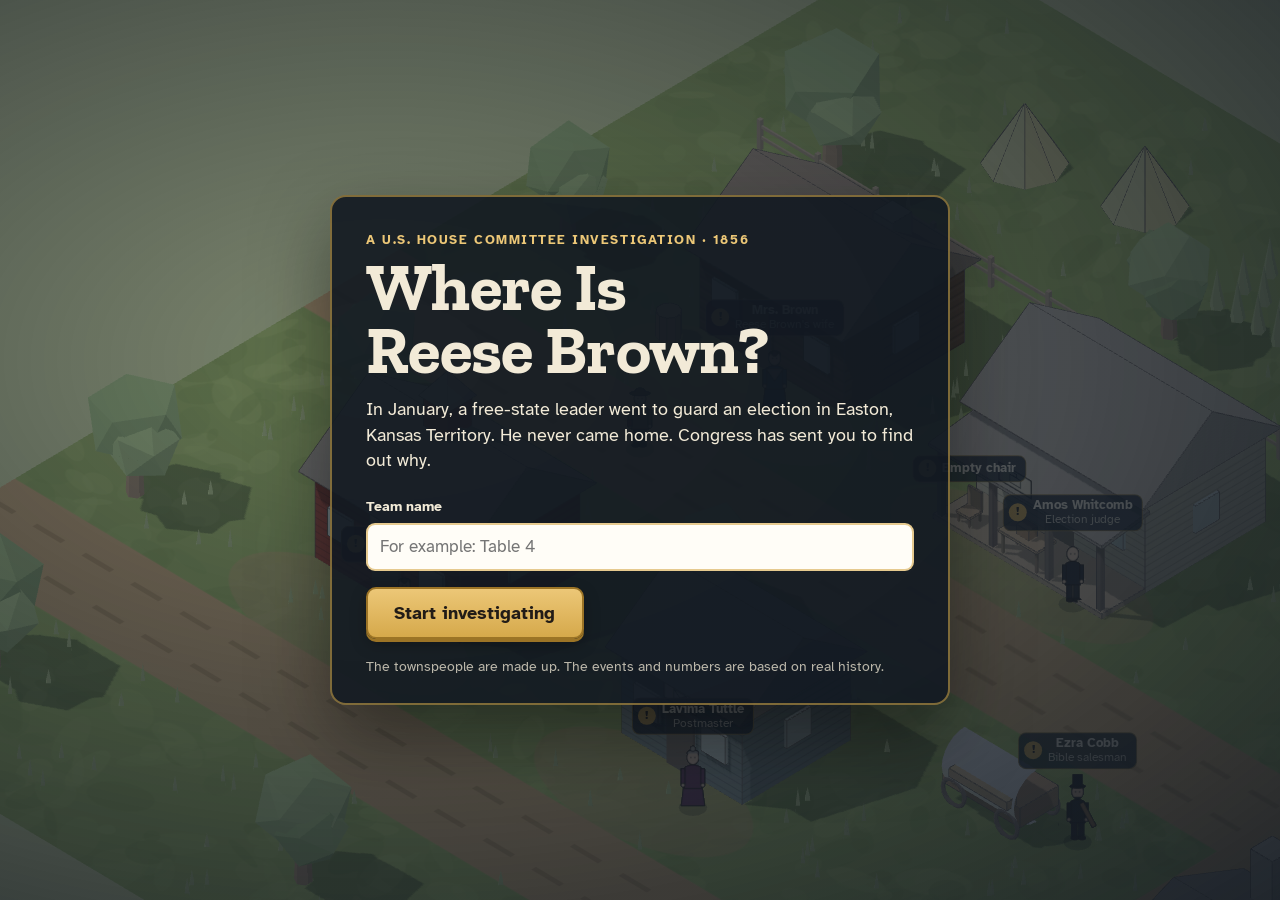
==== index.html @ 04966cae "Add Where Is Reese Brown? 3D investigation game A browser game for Unit 4, Lesson 3. Students explor" ====
<!doctype html>
<html lang="en">
<head>
<meta charset="utf-8">
<meta name="viewport" content="width=device-width, initial-scale=1, viewport-fit=cover">
<title>Where Is Reese Brown?</title>
<meta name="description" content="An investigation game set in Easton, Kansas Territory, 1856.">
<link rel="preconnect" href="https://fonts.googleapis.com">
<link rel="preconnect" href="https://fonts.gstatic.com" crossorigin>
<link rel="stylesheet" href="https://fonts.googleapis.com/css2?family=Atkinson+Hyperlegible:ital,wght@0,400;0,700;1,400&family=Zilla+Slab:wght@600;700&display=swap">
<link rel="stylesheet" href="css/game.css">
</head>
<body>
<div id="app">
  <div id="world" aria-label="The town of Easton. Walk with W A S D or the arrow keys, or click the ground."></div>
  <div id="fallback" class="fallback" hidden></div>

  <header id="hud" class="hud" hidden>
    <div class="hud-place">
      <span class="hud-title">Where Is Reese Brown?</span>
      <span class="hud-sub">Easton, Kansas Territory &middot; June 1856</span>
    </div>
    <nav class="hud-actions" aria-label="Game">
      <button type="button" id="noteBtn" class="btn btn-dark">Notebook <span id="noteBadge" class="badge" hidden></span></button>
      <button type="button" id="solveBtn" class="btn btn-brass" disabled>Solve the case</button>
      <button type="button" id="menuBtn" class="btn btn-dark" aria-label="Menu">Menu</button>
    </nav>
  </header>

  <div id="lead" class="lead" hidden></div>
  <button type="button" id="prompt" class="prompt" hidden></button>
  <div id="controlsHint" class="controls-hint" hidden>
    <strong>Walk:</strong> W A S D, arrow keys, or click the ground<br>
    <strong>Talk:</strong> walk up to someone and press <kbd>E</kbd>, or click them<br>
    <strong>Zoom:</strong> mouse wheel
  </div>

  <!-- Title -->
  <section id="title" class="title-screen" aria-labelledby="titleH">
    <div class="title-card">
      <p class="eyebrow">A U.S. House committee investigation &middot; 1856</p>
      <h1 id="titleH">Where Is<br>Reese Brown?</h1>
      <p class="title-lede">In January, a free-state leader went to guard an election in Easton, Kansas Territory. He never came home. Congress has sent you to find out why.</p>
      <label class="field-label" for="teamName">Team name</label>
      <input id="teamName" type="text" maxlength="60" placeholder="For example: Table 4" autocomplete="off">
      <div class="title-actions">
        <button type="button" id="continueBtn" class="btn btn-brass btn-lg" hidden>Continue</button>
        <button type="button" id="startBtn" class="btn btn-brass btn-lg">Start investigating</button>
      </div>
      <p class="title-note">The townspeople are made up. The events and numbers are based on real history.</p>
    </div>
  </section>

  <!-- Intro -->
  <section id="intro" class="intro" hidden aria-labelledby="introTitle">
    <div class="intro-card">
      <div id="introArt" class="intro-art"></div>
      <div class="intro-copy">
        <p id="introYear" class="intro-year"></p>
        <h2 id="introTitle"></h2>
        <p id="introText" class="intro-text"></p>
        <p id="introHint" class="intro-hint"></p>
      </div>
      <div class="intro-nav">
        <button type="button" id="introBack" class="btn btn-ghost">Back</button>
        <div id="introDots" class="dots" aria-hidden="true"></div>
        <button type="button" id="introNext" class="btn btn-brass">Next</button>
      </div>
      <button type="button" id="introSkip" class="link-btn intro-skip">Skip intro</button>
      <button type="button" class="link-btn intro-read" data-readaloud aria-pressed="false">Read aloud: off</button>
    </div>
  </section>

  <!-- Talking scene -->
  <section id="scene" class="scene" hidden role="dialog" aria-modal="true" aria-labelledby="dialogName">
    <div id="sceneBg" class="scene-bg"></div>
    <img id="scenePortrait" class="scene-portrait" alt="">
    <div id="scenePlace" class="scene-place"></div>
    <button type="button" id="sceneLeave" class="btn btn-dark scene-leave">Leave</button>
    <div id="scenePapers" class="scene-papers" hidden></div>
    <div id="dialog" class="dialog">
      <div id="dialogName" class="dialog-name"></div>
      <p id="dialogText" class="dialog-text" aria-live="polite"></p>
      <div id="dialogMenu" class="dialog-menu" hidden></div>
      <div class="dialog-foot">
        <button type="button" class="link-btn" data-readaloud aria-pressed="false">Read aloud: off</button>
        <button type="button" id="dialogNext" class="dialog-next">Next &#9656;</button>
      </div>
    </div>
  </section>

  <!-- Notebook -->
  <section id="notebook" class="panel" hidden role="dialog" aria-modal="true" aria-labelledby="noteH">
    <div class="panel-card paper">
      <div class="panel-head">
        <h2 id="noteH">Notebook</h2>
        <button type="button" id="noteClose" class="btn btn-ghost">Close</button>
      </div>
      <div class="tabs" role="tablist">
        <button type="button" role="tab" data-tab="clue">Clues</button>
        <button type="button" role="tab" data-tab="history">History</button>
        <button type="button" role="tab" data-tab="who">Who decides?</button>
        <button type="button" role="tab" data-tab="timeline">Timeline</button>
      </div>
      <div id="noteBody" class="panel-body"></div>
    </div>
  </section>

  <!-- Solve -->
  <section id="solve" class="panel" hidden role="dialog" aria-modal="true" aria-labelledby="solveH">
    <div class="panel-card paper panel-wide">
      <div class="panel-head">
        <h2 id="solveH">Solve the case</h2>
        <button type="button" id="solveClose" class="btn btn-ghost">Back to town</button>
      </div>
      <ol id="solveSteps" class="steps"></ol>
      <div id="solveBody" class="panel-body solve-body"></div>
      <div class="panel-foot">
        <button type="button" id="solveBack" class="btn btn-ghost">Back</button>
        <button type="button" id="solveNext" class="btn btn-brass">Next</button>
      </div>
    </div>
  </section>

  <!-- Report -->
  <section id="report" class="panel" hidden role="dialog" aria-modal="true" aria-labelledby="reportH">
    <div class="panel-card paper panel-wide">
      <div class="panel-head">
        <h2 id="reportH">Case report</h2>
        <button type="button" id="reportClose" class="btn btn-ghost">Back to town</button>
      </div>
      <p class="note-lead">Copy this and paste it into Google Classroom.</p>
      <pre id="reportText" class="report-text"></pre>
      <div class="panel-foot">
        <button type="button" id="reportPrint" class="btn btn-ghost">Print</button>
        <button type="button" id="reportCopy" class="btn btn-brass">Copy report</button>
      </div>
    </div>
  </section>

  <!-- Menu -->
  <section id="menu" class="panel" hidden role="dialog" aria-modal="true" aria-labelledby="menuH">
    <div class="panel-card paper panel-narrow">
      <div class="panel-head"><h2 id="menuH">Menu</h2></div>
      <div class="menu-list">
        <button type="button" id="menuResume" class="btn btn-brass">Back to the game</button>
        <button type="button" class="btn btn-ghost" data-readaloud aria-pressed="false">Read aloud: off</button>
        <button type="button" id="qualityBtn" class="btn btn-ghost">Graphics: high</button>
        <button type="button" id="menuIntro" class="btn btn-ghost">Replay the intro</button>
        <button type="button" id="teacherBtn" class="btn btn-ghost">Teacher: open the case questions now</button>
        <button type="button" id="resetBtn" class="btn btn-danger">Start over</button>
      </div>
    </div>
  </section>

  <div id="toasts" class="toasts" aria-live="polite"></div>
</div>

<script src="js/vendor/three.min.js"></script>
<script src="art/manifest.js"></script>
<script src="js/data.js"></script>
<script src="js/art.js"></script>
<script src="js/world.js"></script>
<script src="js/game.js"></script>
</body>
</html>
---- css/game.css ----
/* Where Is Reese Brown? One committed look: a lamplit 1856 town with
   navy and brass chrome, burgundy accents, and paper for anything you read. */
:root {
  --navy: #1b2633;
  --navy-2: #26374a;
  --navy-glass: rgba(18, 25, 34, 0.9);
  --brass: #d6a94b;
  --brass-hi: #ecc777;
  --brass-dark: #9c7426;
  --paper: #f2ead7;
  --paper-2: #e5d9bd;
  --ink: #221c17;
  --ink-soft: #5c5045;
  --oxblood: #7a2e2a;
  --good: #3c6a43;
  --look: #9a4a1c;
  --sky-top: #9cc6df;
  --sky-bottom: #e8e6cf;
  --display: "Zilla Slab", Rockwell, Georgia, serif;
  --body: "Atkinson Hyperlegible", "Segoe UI", Verdana, sans-serif;
  color-scheme: dark;
}

* { box-sizing: border-box; }
[hidden] { display: none !important; }
html, body { height: 100%; margin: 0; }
body {
  background: var(--navy);
  color: var(--paper);
  font-family: var(--body);
  font-size: 17px;
  line-height: 1.45;
  overflow: hidden;
  -webkit-font-smoothing: antialiased;
}
button { font: inherit; color: inherit; }
kbd {
  display: inline-block; min-width: 1.6em; padding: 0 0.35em;
  border: 1.5px solid currentColor; border-bottom-width: 3px; border-radius: 5px;
  font-family: var(--body); font-size: 0.85em; font-weight: 700; text-align: center; line-height: 1.4;
}
.sr-only { position: absolute; width: 1px; height: 1px; overflow: hidden; clip: rect(0 0 0 0); white-space: nowrap; }

#app { position: fixed; inset: 0; overflow: hidden; }
#world {
  position: absolute; inset: 0;
  background: linear-gradient(180deg, var(--sky-top) 0%, var(--sky-bottom) 70%);
}
.world-canvas { display: block; width: 100%; height: 100%; touch-action: none; cursor: pointer; }

/* ---------- Buttons ---------- */
.btn {
  display: inline-flex; align-items: center; justify-content: center; gap: 0.45em;
  min-height: 42px; padding: 0.45em 1.05em;
  border: 2px solid transparent; border-radius: 10px;
  font-weight: 700; cursor: pointer;
  transition: transform 0.08s ease, background-color 0.15s ease, box-shadow 0.15s ease;
}
.btn:active { transform: translateY(1px); }
.btn:focus-visible, .ask:focus-visible, .link-btn:focus-visible, .label:focus-visible, .pick:focus-within, .prompt:focus-visible {
  outline: 3px solid var(--brass-hi); outline-offset: 3px;
}
.btn-brass {
  background: linear-gradient(180deg, var(--brass-hi), var(--brass));
  color: var(--ink); border-color: var(--brass-dark);
  box-shadow: 0 3px 0 var(--brass-dark), 0 6px 16px rgba(0, 0, 0, 0.28);
}
.btn-brass:hover { background: linear-gradient(180deg, #f3d48d, var(--brass-hi)); }
.btn-brass:disabled { opacity: 0.45; cursor: not-allowed; box-shadow: none; }
.btn-dark { background: var(--navy-glass); color: var(--paper); border-color: rgba(214, 169, 75, 0.45); }
.btn-dark:hover { border-color: var(--brass); }
.btn-ghost { background: transparent; color: var(--ink); border-color: rgba(34, 28, 23, 0.35); }
.btn-ghost:hover { border-color: var(--ink); }
.btn-danger { background: transparent; color: var(--oxblood); border-color: var(--oxblood); }
.btn-lg { min-height: 52px; padding: 0.55em 1.5em; font-size: 1.1rem; }
.link-btn { background: none; border: 0; padding: 0.2em 0; cursor: pointer; text-decoration: underline; text-underline-offset: 3px; }
.badge {
  display: inline-grid; place-items: center; min-width: 1.5em; height: 1.5em; padding: 0 0.35em;
  border-radius: 999px; background: var(--oxblood); color: #fff; font-size: 0.78rem;
}

/* ---------- HUD ---------- */
.hud {
  position: absolute; top: 0; left: 0; right: 0; z-index: 5;
  display: flex; align-items: center; justify-content: space-between; gap: 12px; flex-wrap: wrap;
  padding: calc(10px + env(safe-area-inset-top, 0px)) 16px 10px;
  background: linear-gradient(180deg, rgba(18, 25, 34, 0.82), rgba(18, 25, 34, 0));
  pointer-events: none;
}
.hud > * { pointer-events: auto; }
.hud-place { display: flex; flex-direction: column; text-shadow: 0 1px 3px rgba(0, 0, 0, 0.6); }
.hud-title { font-family: var(--display); font-size: 1.35rem; font-weight: 700; letter-spacing: 0.01em; }
.hud-sub { font-size: 0.85rem; letter-spacing: 0.06em; text-transform: uppercase; opacity: 0.9; }
.hud-actions { display: flex; gap: 8px; flex-wrap: wrap; }

.lead {
  position: absolute; left: 16px; bottom: calc(16px + env(safe-area-inset-bottom, 0px)); z-index: 4;
  max-width: min(440px, calc(100% - 32px));
  padding: 10px 14px 11px; border-radius: 10px;
  background: var(--navy-glass); border: 1.5px solid rgba(214, 169, 75, 0.5);
  font-size: 0.98rem;
}
.lead-label { display: block; color: var(--brass-hi); font-size: 0.75rem; font-weight: 700; letter-spacing: 0.1em; text-transform: uppercase; }

.prompt {
  position: absolute; left: 50%; bottom: calc(22px + env(safe-area-inset-bottom, 0px)); transform: translateX(-50%); z-index: 4;
  padding: 10px 18px; border-radius: 999px; border: 2px solid var(--brass-dark);
  background: linear-gradient(180deg, var(--brass-hi), var(--brass)); color: var(--ink);
  font-weight: 700; font-size: 1.05rem; cursor: pointer;
  box-shadow: 0 6px 18px rgba(0, 0, 0, 0.35);
  animation: pop 0.18s ease-out;
}
@keyframes pop { from { transform: translateX(-50%) scale(0.9); opacity: 0; } }

.controls-hint {
  position: absolute; right: 16px; bottom: calc(16px + env(safe-area-inset-bottom, 0px)); z-index: 4;
  padding: 10px 14px; border-radius: 10px; background: var(--navy-glass);
  font-size: 0.88rem; line-height: 1.6; transition: opacity 1s ease;
}
.controls-hint.fade { opacity: 0; pointer-events: none; }

/* ---------- Name labels over people ---------- */
.labels { position: absolute; inset: 0; pointer-events: none; z-index: 2; }
.label {
  position: absolute; left: 0; top: 0; pointer-events: auto; cursor: pointer;
  display: grid; grid-template-columns: auto auto; column-gap: 6px; align-items: center;
  padding: 3px 9px 4px 5px; border-radius: 8px;
  background: rgba(18, 25, 34, 0.82); border: 1.5px solid rgba(214, 169, 75, 0.55);
  color: var(--paper); font-size: 0.8rem; line-height: 1.15; white-space: nowrap;
}
.label-mark { grid-row: span 2; width: 18px; height: 18px; border-radius: 50%; display: grid; place-items: center; font-size: 0.75rem; font-weight: 700; }
.label[data-mark="new"] .label-mark { background: var(--brass); color: var(--ink); }
.label[data-mark="new"] .label-mark::before { content: "!"; }
.label[data-mark="done"] .label-mark { background: transparent; color: var(--brass-hi); border: 1.5px solid var(--brass-hi); }
.label[data-mark="done"] .label-mark::before { content: "\2713"; font-size: 0.7rem; }
.label-name { font-weight: 700; }
.label-role { font-size: 0.72rem; opacity: 0.8; }
.label-chair .label-name { grid-row: span 2; }
.label.is-near { border-color: var(--brass-hi); box-shadow: 0 0 0 3px rgba(236, 199, 119, 0.35); }

/* ---------- Title ---------- */
.title-screen {
  position: absolute; inset: 0; z-index: 10;
  display: grid; place-items: center; padding: 24px 16px;
  background: radial-gradient(ellipse at 30% 40%, rgba(27, 38, 51, 0.55), rgba(18, 25, 34, 0.92));
  overflow-y: auto;
}
.title-card {
  width: min(620px, 100%);
  padding: 34px 34px 26px; border-radius: 16px;
  background: var(--navy-glass); border: 2px solid rgba(214, 169, 75, 0.55);
  box-shadow: 0 30px 80px rgba(0, 0, 0, 0.45);
}
.eyebrow { margin: 0 0 6px; color: var(--brass-hi); font-size: 0.8rem; font-weight: 700; letter-spacing: 0.12em; text-transform: uppercase; }
.title-card h1 {
  margin: 0 0 14px; font-family: var(--display); font-weight: 700;
  font-size: clamp(2.6rem, 7vw, 4.2rem); line-height: 0.95; letter-spacing: -0.01em; text-wrap: balance;
  color: var(--paper);
}
.title-lede { margin: 0 0 22px; font-size: 1.1rem; max-width: 46ch; }
.field-label { display: block; margin-bottom: 6px; font-weight: 700; font-size: 0.9rem; }
#teamName, .frame input, textarea {
  width: 100%; padding: 10px 12px; border-radius: 9px;
  border: 2px solid rgba(34, 28, 23, 0.35); background: #fffdf7; color: var(--ink);
  font: inherit;
}
#teamName { border-color: rgba(214, 169, 75, 0.6); }
.title-actions { display: flex; gap: 10px; flex-wrap: wrap; margin-top: 16px; }
.title-note { margin: 18px 0 0; font-size: 0.85rem; opacity: 0.75; }

/* ---------- Intro ---------- */
.intro { position: absolute; inset: 0; z-index: 10; display: grid; place-items: center; padding: 16px; background: rgba(12, 17, 23, 0.94); overflow-y: auto; }
.intro-card {
  position: relative; width: min(980px, 100%);
  border-radius: 16px; overflow: hidden;
  background: var(--paper); color: var(--ink);
  box-shadow: 0 30px 80px rgba(0, 0, 0, 0.5);
}
.intro-art { aspect-ratio: 1000 / 430; max-height: 46vh; width: 100%; background: #efe6cf; overflow: hidden; }
.intro-art svg, .intro-art img { display: block; width: 100%; height: 100%; object-fit: cover; }
.intro-copy { padding: 20px 30px 8px; }
.intro-year { margin: 0; color: var(--oxblood); font-family: var(--display); font-weight: 700; font-size: 1.05rem; letter-spacing: 0.06em; text-transform: uppercase; }
.intro-copy h2 { margin: 2px 0 10px; font-family: var(--display); font-size: clamp(1.7rem, 3.4vw, 2.3rem); line-height: 1.05; text-wrap: balance; }
.intro-text { margin: 0; font-size: 1.15rem; max-width: 70ch; }
.intro-hint { margin: 12px 0 0; padding: 8px 12px; border-left: 4px solid var(--brass); background: rgba(214, 169, 75, 0.15); font-style: italic; max-width: 70ch; }
.intro-nav { display: flex; align-items: center; justify-content: space-between; gap: 12px; padding: 14px 30px 18px; }
.dots { display: flex; gap: 6px; }
.dots span { width: 9px; height: 9px; border-radius: 50%; background: rgba(34, 28, 23, 0.2); }
.dots span.past { background: rgba(34, 28, 23, 0.45); }
.dots span.on { background: var(--oxblood); }
.intro-skip, .intro-read { position: absolute; top: 10px; padding: 3px 10px; border-radius: 999px; font-size: 0.85rem; color: var(--paper); background: var(--navy-glass); text-decoration: none; }
.intro-skip { right: 14px; }
.intro-read { left: 14px; }

/* ---------- Talking scene ---------- */
.scene { position: absolute; inset: 0; z-index: 8; overflow: hidden; background: #120d0a; animation: fadein 0.25s ease-out; }
@keyframes fadein { from { opacity: 0; } }
.scene-bg { position: absolute; inset: 0; background-size: cover; background-position: center; }
.scene-portrait {
  position: absolute; left: 2%; bottom: 0; z-index: 1;
  height: min(92%, 860px); max-width: 48%; object-fit: contain; object-position: bottom left;
  filter: drop-shadow(0 12px 24px rgba(0, 0, 0, 0.45));
  animation: slidein 0.3s ease-out;
}
@keyframes slidein { from { transform: translateX(-24px); opacity: 0; } }
.scene-place {
  position: absolute; top: calc(14px + env(safe-area-inset-top, 0px)); left: 16px; z-index: 2;
  padding: 4px 12px; border-radius: 999px; background: var(--navy-glass); color: var(--brass-hi);
  font-size: 0.82rem; font-weight: 700; letter-spacing: 0.1em; text-transform: uppercase;
}
.scene-leave { position: absolute; top: calc(10px + env(safe-area-inset-top, 0px)); right: 16px; z-index: 3; }
.dialog {
  position: absolute; z-index: 3;
  right: 3%; bottom: calc(3% + env(safe-area-inset-bottom, 0px));
  width: min(760px, 58%);
  padding: 18px 22px 12px; border-radius: 16px;
  background: var(--navy-glass); border: 2px solid rgba(214, 169, 75, 0.6);
  box-shadow: 0 16px 40px rgba(0, 0, 0, 0.45);
  cursor: pointer;
}
.dialog-name {
  display: inline-block; margin: -32px 0 8px; padding: 4px 14px; border-radius: 8px;
  background: linear-gradient(180deg, var(--brass-hi), var(--brass)); color: var(--ink);
  font-family: var(--display); font-weight: 700; font-size: 1.15rem; letter-spacing: 0.02em;
  border: 2px solid var(--brass-dark);
}
.dialog-name:empty { display: none; }
.dialog.is-you .dialog-name { background: var(--paper); border-color: var(--paper-2); }
.dialog-text { margin: 0; min-height: 3.2em; font-size: clamp(1.1rem, 1.6vw, 1.32rem); line-height: 1.45; }
.dialog-menu { display: grid; gap: 8px; margin-top: 12px; cursor: default; }
.ask {
  display: grid; grid-template-columns: 2.1em 1fr auto; align-items: center; gap: 10px;
  width: 100%; padding: 9px 12px; border-radius: 10px; text-align: left; cursor: pointer;
  background: rgba(242, 234, 215, 0.08); border: 1.5px solid rgba(242, 234, 215, 0.22); color: var(--paper);
  font-size: 1.02rem;
}
.ask:hover { background: rgba(214, 169, 75, 0.2); border-color: var(--brass); }
.ask-key { display: grid; place-items: center; height: 1.8em; border-radius: 6px; background: rgba(242, 234, 215, 0.14); font-size: 0.82rem; font-weight: 700; }
.ask-tag { font-size: 0.75rem; font-weight: 700; letter-spacing: 0.06em; text-transform: uppercase; opacity: 0.7; }
.ask-new { color: var(--brass-hi); opacity: 1; }
.ask.is-done .ask-label { opacity: 0.72; }
.ask.is-decide { border-color: rgba(214, 169, 75, 0.55); }
.ask-leave { grid-template-columns: 2.1em 1fr; background: transparent; }
.dialog-foot { display: flex; justify-content: space-between; align-items: center; margin-top: 8px; font-size: 0.85rem; }
.dialog-foot .link-btn { color: rgba(242, 234, 215, 0.75); }
.dialog-next { background: none; border: 0; color: var(--brass-hi); font-weight: 700; cursor: pointer; animation: nudge 1.4s ease-in-out infinite; }
@keyframes nudge { 50% { transform: translateX(4px); } }
.scene.chair-mode .dialog { left: 50%; right: auto; transform: translateX(-50%); width: min(820px, calc(100% - 32px)); }
.scene.chair-mode .scene-bg { filter: saturate(0.4) brightness(0.7); }
.scene-papers {
  position: absolute; z-index: 2; top: 10%; right: 4%; width: min(760px, 58%);
  display: grid; grid-template-columns: 1fr 1fr; gap: 16px; cursor: pointer;
}
.newspaper { padding: 16px 18px 18px; background: #f6efdc; color: var(--ink); border: 1px solid #b9ab8a; box-shadow: 0 10px 26px rgba(0, 0, 0, 0.4); transform: rotate(-1.2deg); }
.newspaper + .newspaper { transform: rotate(1.4deg); }
.paper-name { font-family: var(--display); font-weight: 700; font-size: 1.2rem; text-align: center; border-bottom: 3px double var(--ink); padding-bottom: 4px; }
.paper-side { text-align: center; font-size: 0.75rem; letter-spacing: 0.1em; text-transform: uppercase; margin: 4px 0 8px; color: var(--ink-soft); }
.newspaper h3 { margin: 0 0 6px; font-family: var(--display); font-size: 1.45rem; line-height: 1.05; text-align: center; }
.newspaper p { margin: 0; font-size: 0.98rem; }

/* ---------- Panels (notebook, solve, menu, report) ---------- */
.panel { position: absolute; inset: 0; z-index: 9; display: grid; place-items: center; padding: 16px; background: rgba(12, 17, 23, 0.6); }
.panel-card {
  width: min(760px, 100%); max-height: calc(100% - 8px);
  display: flex; flex-direction: column;
  border-radius: 14px; box-shadow: 0 30px 80px rgba(0, 0, 0, 0.5);
}
.panel-wide { width: min(900px, 100%); }
.panel-narrow { width: min(420px, 100%); }
.paper { background: var(--paper); color: var(--ink); }
.panel-card.paper { background: var(--paper); }
.panel-head { display: flex; justify-content: space-between; align-items: center; gap: 12px; padding: 18px 22px 10px; }
.panel-head h2 { margin: 0; font-family: var(--display); font-size: 1.8rem; }
.panel-body { padding: 6px 22px 18px; overflow-y: auto; min-height: 0; }
.panel-foot { display: flex; justify-content: space-between; gap: 12px; padding: 12px 22px 18px; border-top: 1px solid rgba(34, 28, 23, 0.15); }
.panel-foot .btn-brass { margin-left: auto; }
.tabs { display: flex; gap: 4px; padding: 0 22px; border-bottom: 2px solid rgba(34, 28, 23, 0.2); flex-wrap: wrap; }
.tabs button { padding: 8px 12px; background: none; border: 0; border-bottom: 3px solid transparent; margin-bottom: -2px; font-weight: 700; color: var(--ink-soft); cursor: pointer; }
.tabs button[aria-selected="true"] { color: var(--ink); border-bottom-color: var(--oxblood); }
.notes { margin: 10px 0; padding-left: 1.2em; display: grid; gap: 8px; }
.notes li { padding-left: 4px; }
.note-sub { margin: 18px 0 4px; font-family: var(--display); font-size: 1.15rem; }
.note-empty { color: var(--ink-soft); font-style: italic; }
.note-lead { margin: 6px 0 10px; color: var(--ink-soft); }
.who-table { width: 100%; border-collapse: collapse; font-size: 0.97rem; }
.who-table th, .who-table td { text-align: left; vertical-align: top; padding: 7px 8px; border-bottom: 1px solid rgba(34, 28, 23, 0.15); }
.who-table thead th { font-size: 0.78rem; letter-spacing: 0.08em; text-transform: uppercase; color: var(--ink-soft); }
.who-table tbody th { white-space: nowrap; }
.who-table tr.is-unknown td { color: var(--ink-soft); font-style: italic; }
.timeline { list-style: none; margin: 10px 0; padding: 0; display: grid; gap: 10px; }
.timeline li { display: grid; grid-template-columns: 8.5em 1fr; gap: 10px; }
.tl-year { font-family: var(--display); font-weight: 700; color: var(--oxblood); }

.steps { list-style: none; display: flex; flex-wrap: wrap; gap: 6px; margin: 0; padding: 0 22px 8px; }
.steps li { padding: 3px 10px; border-radius: 999px; font-size: 0.8rem; font-weight: 700; background: rgba(34, 28, 23, 0.08); color: var(--ink-soft); }
.steps li.past { background: rgba(60, 106, 67, 0.15); color: var(--good); }
.steps li.on { background: var(--oxblood); color: #fff; }
.solve-body h2 { margin: 6px 0 6px; font-family: var(--display); font-size: 1.6rem; line-height: 1.1; }
.solve-body h3 { margin: 18px 0 8px; font-size: 1.05rem; }
.solve-note { padding: 8px 12px; border-left: 4px solid var(--brass); background: rgba(214, 169, 75, 0.15); }
.choices, .clue-picks { display: grid; gap: 8px; }
.pick {
  display: grid; grid-template-columns: auto 1fr; gap: 10px; align-items: start;
  padding: 10px 12px; border-radius: 10px; cursor: pointer;
  background: #fffdf7; border: 1.5px solid rgba(34, 28, 23, 0.2);
}
.pick:hover { border-color: var(--ink); }
.pick input { margin-top: 0.25em; width: 1.1em; height: 1.1em; accent-color: var(--oxblood); }
.pick:has(input:checked) { border-color: var(--oxblood); background: #fbf1e6; }
.feedback { margin-top: 10px; min-height: 1.4em; font-weight: 700; }
.feedback.good { color: var(--good); }
.feedback.look { color: var(--look); }
.frame { display: flex; flex-wrap: wrap; align-items: center; gap: 8px; font-size: 1.05rem; }
.frame input { flex: 1 1 200px; width: auto; }
.exit-q { font-family: var(--display); font-size: 1.35rem; line-height: 1.2; }
textarea { resize: vertical; }
.reality { max-width: 66ch; }
.reality p { font-size: 1.08rem; }
.report-text {
  margin: 0 22px; padding: 14px; border-radius: 10px; overflow: auto; min-height: 0; flex: 1 1 auto;
  background: #fffdf7; border: 1.5px solid rgba(34, 28, 23, 0.2);
  font-family: var(--body); font-size: 0.92rem; white-space: pre-wrap;
}
.menu-list { display: grid; gap: 10px; padding: 6px 22px 22px; }

/* ---------- Toasts ---------- */
.toasts { position: absolute; top: calc(72px + env(safe-area-inset-top, 0px)); right: 16px; z-index: 20; display: grid; gap: 8px; width: min(360px, calc(100% - 32px)); pointer-events: none; }
.toast {
  padding: 10px 14px; border-radius: 10px;
  background: var(--paper); color: var(--ink); border-left: 6px solid var(--oxblood);
  box-shadow: 0 10px 24px rgba(0, 0, 0, 0.35); font-size: 0.92rem;
  animation: toastin 0.25s ease-out; transition: opacity 0.5s ease, transform 0.5s ease;
}
.toast.out { opacity: 0; transform: translateX(20px); }
.toast-kind { display: block; color: var(--oxblood); font-size: 0.72rem; font-weight: 700; letter-spacing: 0.1em; text-transform: uppercase; }
@keyframes toastin { from { opacity: 0; transform: translateX(20px); } }

/* ---------- Fallback town (no 3D) ---------- */
.fallback { position: absolute; inset: 0; z-index: 1; padding: 90px 16px 90px; overflow-y: auto; background: var(--navy); }
.fallback h2 { font-family: var(--display); margin: 0 0 4px; }
.fallback-grid { display: grid; grid-template-columns: repeat(auto-fill, minmax(220px, 1fr)); gap: 10px; margin-top: 16px; }
.fallback-place { display: grid; gap: 2px; text-align: left; padding: 14px; border-radius: 12px; background: var(--navy-2); border: 1.5px solid rgba(214, 169, 75, 0.45); cursor: pointer; }
.fallback-place span { opacity: 0.8; font-size: 0.9rem; }

/* ---------- Small screens ---------- */
@media (max-width: 760px) {
  body { font-size: 16px; }
  .hud-sub { display: none; }
  .scene-portrait { left: 50%; transform: translateX(-50%); height: 52%; max-width: 90%; object-position: bottom center; animation: none; }
  .dialog { left: 12px; right: 12px; width: auto; bottom: 12px; max-height: 58%; overflow-y: auto; }
  .scene-papers { left: 12px; right: 12px; width: auto; top: 60px; grid-template-columns: 1fr; }
  .controls-hint { display: none; }
  .lead { bottom: 76px; }
  .timeline li { grid-template-columns: 1fr; gap: 0; }
}
@media (prefers-reduced-motion: reduce) {
  *, *::before, *::after { animation: none !important; transition: none !important; }
}
@media print {
  body { overflow: visible; background: #fff; color: #000; }
  #app { position: static; }
  #app > *:not(#report) { display: none !important; }
  #report { position: static; display: block; background: none; padding: 0; }
  #report .panel-card { box-shadow: none; max-height: none; }
  #report .panel-head button, #report .panel-foot, #report .note-lead { display: none; }
  .report-text { border: 0; margin: 0; }
}
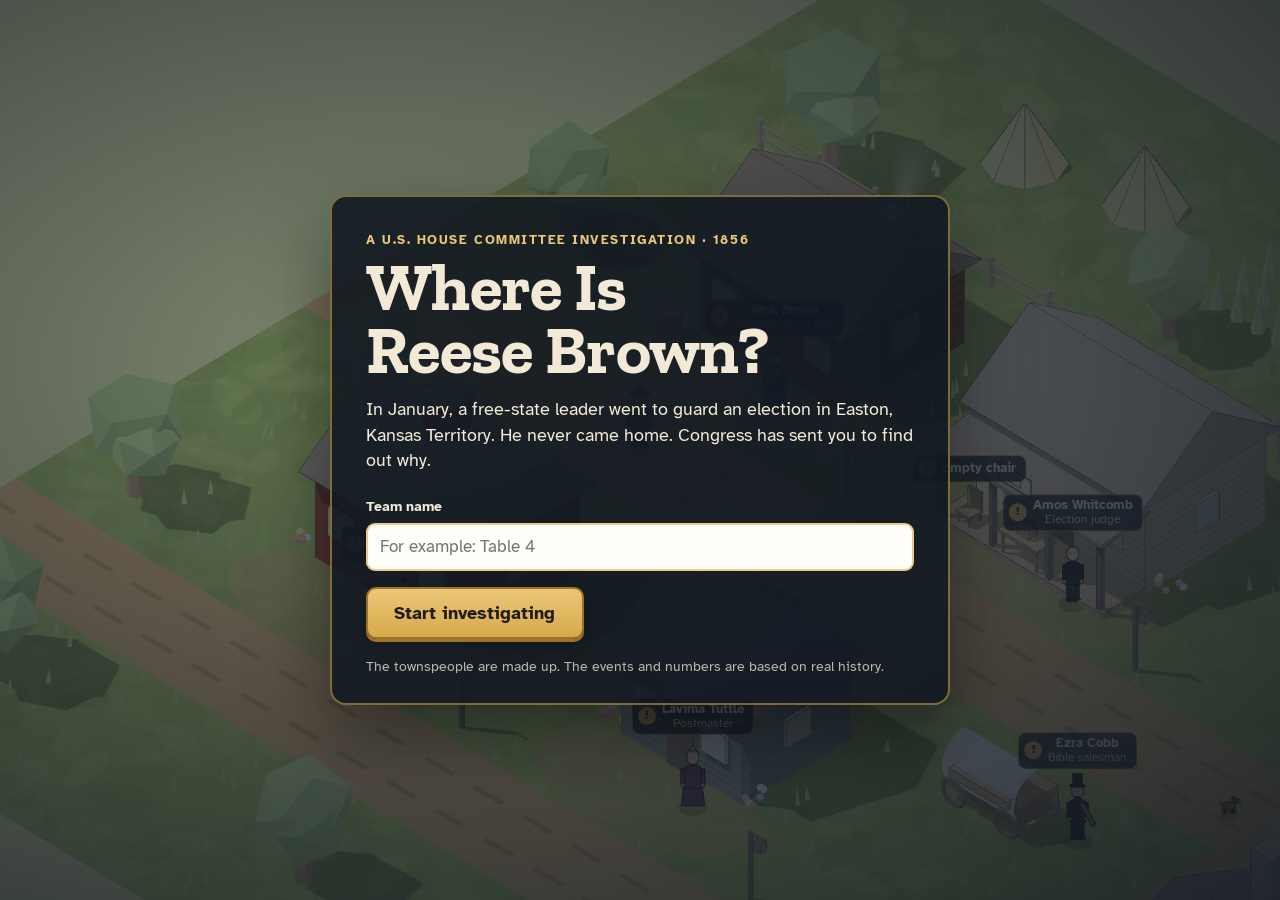
==== commit 42e51b85: "Add dilemmas, day-to-night lighting, and a living town - Two choices that stick: Pruitt's offer and " ====
--- a/index.html
+++ b/index.html
@@ -18,7 +18,7 @@
   <header id="hud" class="hud" hidden>
     <div class="hud-place">
       <span class="hud-title">Where Is Reese Brown?</span>
-      <span class="hud-sub">Easton, Kansas Territory &middot; June 1856</span>
+      <span class="hud-sub">Easton, Kansas Territory &middot; June 1856 &middot; <span id="hudTime">Afternoon</span></span>
     </div>
     <nav class="hud-actions" aria-label="Game">
       <button type="button" id="noteBtn" class="btn btn-dark">Notebook <span id="noteBadge" class="badge" hidden></span></button>
--- a/css/game.css
+++ b/css/game.css
@@ -46,7 +46,23 @@
   position: absolute; inset: 0;
   background: linear-gradient(180deg, var(--sky-top) 0%, var(--sky-bottom) 70%);
 }
-.world-canvas { display: block; width: 100%; height: 100%; touch-action: none; cursor: pointer; }
+.stars {
+  position: absolute; inset: 0; opacity: 0; pointer-events: none;
+  background-image:
+    radial-gradient(1.5px 1.5px at 12% 8%, #fff 99%, transparent),
+    radial-gradient(1px 1px at 27% 18%, #fff 99%, transparent),
+    radial-gradient(1.5px 1.5px at 41% 6%, #fff 99%, transparent),
+    radial-gradient(1px 1px at 58% 14%, #fff 99%, transparent),
+    radial-gradient(2px 2px at 72% 5%, #fff6d8 99%, transparent),
+    radial-gradient(1px 1px at 86% 20%, #fff 99%, transparent),
+    radial-gradient(1.5px 1.5px at 6% 26%, #fff 99%, transparent),
+    radial-gradient(1px 1px at 34% 30%, #fff 99%, transparent),
+    radial-gradient(1.5px 1.5px at 64% 27%, #fff 99%, transparent),
+    radial-gradient(1px 1px at 93% 9%, #fff 99%, transparent),
+    radial-gradient(1px 1px at 19% 38%, #fff 99%, transparent),
+    radial-gradient(1px 1px at 79% 35%, #fff 99%, transparent);
+}
+.world-canvas { position: relative; display: block; width: 100%; height: 100%; touch-action: none; cursor: pointer; }
 
 /* ---------- Buttons ---------- */
 .btn {
@@ -241,6 +257,8 @@
 .ask.is-done .ask-label { opacity: 0.72; }
 .ask.is-decide { border-color: rgba(214, 169, 75, 0.55); }
 .ask-leave { grid-template-columns: 2.1em 1fr; background: transparent; }
+.ask.is-choice { grid-template-columns: 2.1em 1fr; border: 2px solid var(--brass); background: rgba(214, 169, 75, 0.14); font-weight: 700; }
+.ask.is-choice:hover { background: rgba(214, 169, 75, 0.3); }
 .dialog-foot { display: flex; justify-content: space-between; align-items: center; margin-top: 8px; font-size: 0.85rem; }
 .dialog-foot .link-btn { color: rgba(242, 234, 215, 0.75); }
 .dialog-next { background: none; border: 0; color: var(--brass-hi); font-weight: 700; cursor: pointer; animation: nudge 1.4s ease-in-out infinite; }
@@ -314,6 +332,12 @@
 .frame input { flex: 1 1 200px; width: auto; }
 .exit-q { font-family: var(--display); font-size: 1.35rem; line-height: 1.2; }
 textarea { resize: vertical; }
+.outcomes { display: grid; grid-template-columns: repeat(auto-fit, minmax(260px, 1fr)); gap: 14px; margin-top: 12px; }
+.outcome { padding: 14px 16px 16px; border-radius: 12px; background: #fffdf7; border: 1.5px solid rgba(34, 28, 23, 0.2); border-top: 6px solid var(--oxblood); }
+.outcome .eyebrow { color: var(--oxblood); }
+.outcome h3 { margin: 2px 0 8px; font-family: var(--display); font-size: 1.2rem; line-height: 1.15; }
+.outcome p { margin: 0; }
+.outcome-close { margin: 18px 0 0; font-family: var(--display); font-size: 1.3rem; font-weight: 700; }
 .reality { max-width: 66ch; }
 .reality p { font-size: 1.08rem; }
 .report-text {
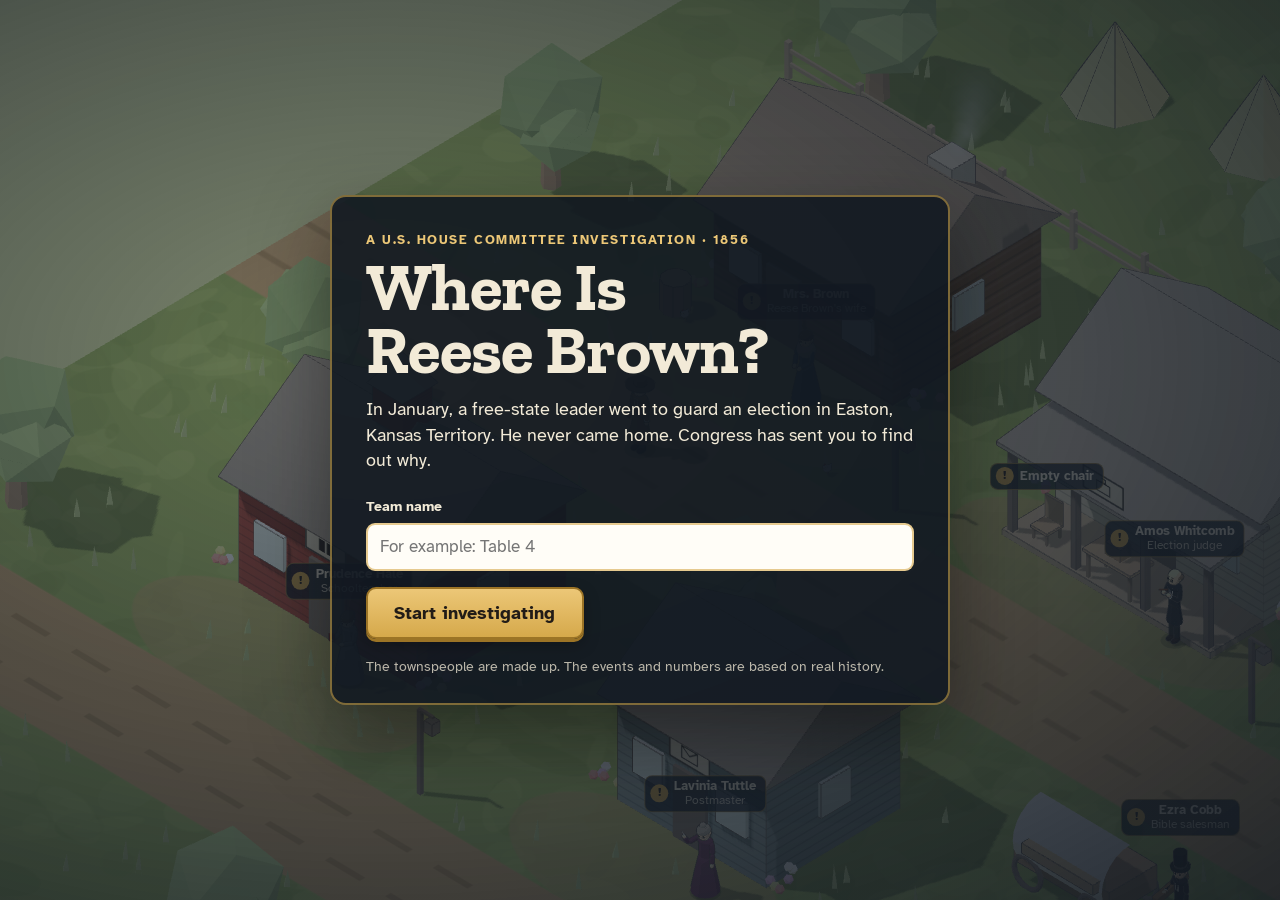
==== commit 390dc00f: "Replace 2D sprites with 3D characters built in code Every townsperson, the player, Senator the goat," ====
--- a/index.html
+++ b/index.html
@@ -160,6 +160,7 @@
 <script src="art/manifest.js"></script>
 <script src="js/data.js"></script>
 <script src="js/art.js"></script>
+<script src="js/models.js"></script>
 <script src="js/world.js"></script>
 <script src="js/game.js"></script>
 </body>
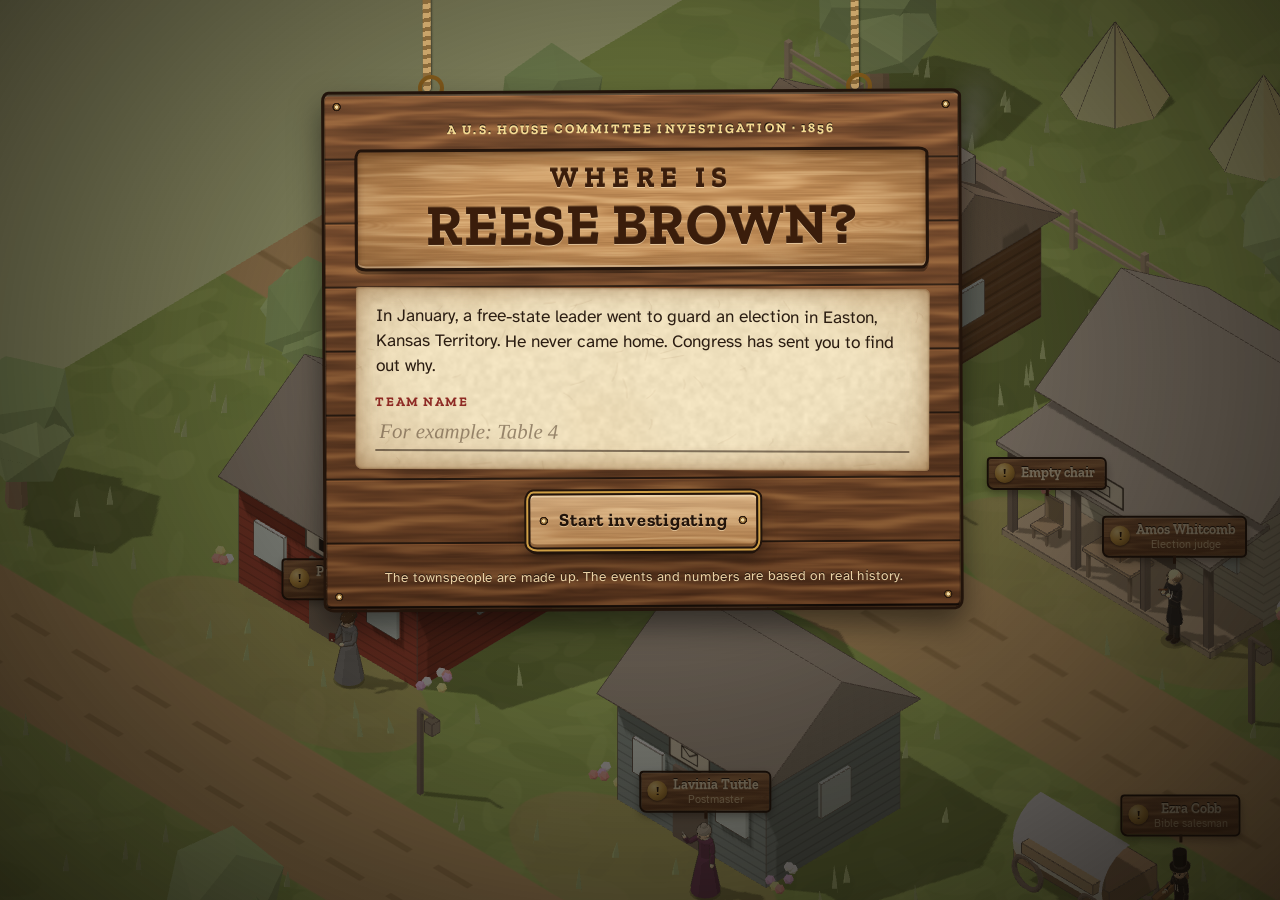
==== commit 4133314f: "Add a carved-wood interface A custom wood-and-parchment UI system, drawn entirely in code:  - js/ui-" ====
--- a/index.html
+++ b/index.html
@@ -7,67 +7,87 @@
 <meta name="description" content="An investigation game set in Easton, Kansas Territory, 1856.">
 <link rel="preconnect" href="https://fonts.googleapis.com">
 <link rel="preconnect" href="https://fonts.gstatic.com" crossorigin>
-<link rel="stylesheet" href="https://fonts.googleapis.com/css2?family=Atkinson+Hyperlegible:ital,wght@0,400;0,700;1,400&family=Zilla+Slab:wght@600;700&display=swap">
+<link rel="stylesheet" href="https://fonts.googleapis.com/css2?family=Atkinson+Hyperlegible:ital,wght@0,400;0,700;1,400&family=IM+Fell+English:ital@0;1&family=Zilla+Slab:wght@600;700&display=swap">
 <link rel="stylesheet" href="css/game.css">
+<script src="js/ui-textures.js"></script>
 </head>
 <body>
+<!-- Carved icons, drawn once and reused -->
+<svg width="0" height="0" style="position:absolute" aria-hidden="true" focusable="false">
+  <symbol id="i-book" viewBox="0 0 24 24"><path d="M3 5.5C5.5 4.3 8.6 4.2 11 5.6V19c-2.4-1.3-5.5-1.2-8 0z M21 5.5c-2.5-1.2-5.6-1.3-8 .1V19c2.4-1.3 5.5-1.2 8 0z" fill="currentColor"/></symbol>
+  <symbol id="i-lens" viewBox="0 0 24 24"><circle cx="10" cy="10" r="6" fill="none" stroke="currentColor" stroke-width="3"/><path d="M14.5 14.5 20 20" stroke="currentColor" stroke-width="3.4" stroke-linecap="round"/></symbol>
+  <symbol id="i-gear" viewBox="0 0 24 24"><path d="M10.3 2h3.4l.5 2.6 1.8.8 2.2-1.5 2.4 2.4-1.5 2.2.8 1.8 2.6.5v3.4l-2.6.5-.8 1.8 1.5 2.2-2.4 2.4-2.2-1.5-1.8.8-.5 2.6h-3.4l-.5-2.6-1.8-.8-2.2 1.5-2.4-2.4 1.5-2.2-.8-1.8L2 13.7v-3.4l2.6-.5.8-1.8-1.5-2.2 2.4-2.4 2.2 1.5 1.8-.8zM12 8.6a3.4 3.4 0 1 0 0 6.8 3.4 3.4 0 0 0 0-6.8z" fill="currentColor" fill-rule="evenodd"/></symbol>
+  <symbol id="i-door" viewBox="0 0 24 24"><path d="M5 3h10v18H5z M13 12.5h-1.6" fill="none" stroke="currentColor" stroke-width="2.4" stroke-linejoin="round"/><path d="M17 8l4 4-4 4M21 12h-7" fill="none" stroke="currentColor" stroke-width="2.4" stroke-linecap="round" stroke-linejoin="round"/></symbol>
+</svg>
+
 <div id="app">
   <div id="world" aria-label="The town of Easton. Walk with W A S D or the arrow keys, or click the ground."></div>
   <div id="fallback" class="fallback" hidden></div>
 
   <header id="hud" class="hud" hidden>
-    <div class="hud-place">
+    <div class="hud-plaque">
       <span class="hud-title">Where Is Reese Brown?</span>
       <span class="hud-sub">Easton, Kansas Territory &middot; June 1856 &middot; <span id="hudTime">Afternoon</span></span>
     </div>
     <nav class="hud-actions" aria-label="Game">
-      <button type="button" id="noteBtn" class="btn btn-dark">Notebook <span id="noteBadge" class="badge" hidden></span></button>
-      <button type="button" id="solveBtn" class="btn btn-brass" disabled>Solve the case</button>
-      <button type="button" id="menuBtn" class="btn btn-dark" aria-label="Menu">Menu</button>
+      <button type="button" id="noteBtn" class="btn btn-tile"><svg class="ico" aria-hidden="true"><use href="#i-book"/></svg><span>Notebook</span><span id="noteBadge" class="badge" hidden></span></button>
+      <button type="button" id="solveBtn" class="btn btn-brass btn-tile" disabled><svg class="ico" aria-hidden="true"><use href="#i-lens"/></svg><span>Solve the case</span></button>
+      <button type="button" id="menuBtn" class="btn btn-tile btn-round" aria-label="Menu"><svg class="ico" aria-hidden="true"><use href="#i-gear"/></svg></button>
     </nav>
   </header>
 
   <div id="lead" class="lead" hidden></div>
   <button type="button" id="prompt" class="prompt" hidden></button>
   <div id="controlsHint" class="controls-hint" hidden>
-    <strong>Walk:</strong> W A S D, arrow keys, or click the ground<br>
-    <strong>Talk:</strong> walk up to someone and press <kbd>E</kbd>, or click them<br>
-    <strong>Zoom:</strong> mouse wheel
+    <div class="keypad" aria-hidden="true"><kbd class="k-w">W</kbd><kbd>A</kbd><kbd>S</kbd><kbd>D</kbd></div>
+    <div class="controls-text">
+      <p><strong>Walk</strong> with W A S D, the arrow keys, or by clicking the ground.</p>
+      <p><strong>Talk</strong> by walking up to someone and pressing <kbd>E</kbd>, or click them.</p>
+      <p><kbd>N</kbd> opens your notebook. The mouse wheel zooms.</p>
+    </div>
   </div>
 
-  <!-- Title -->
+  <!-- Title: a sign hanging over the town -->
   <section id="title" class="title-screen" aria-labelledby="titleH">
-    <div class="title-card">
-      <p class="eyebrow">A U.S. House committee investigation &middot; 1856</p>
-      <h1 id="titleH">Where Is<br>Reese Brown?</h1>
-      <p class="title-lede">In January, a free-state leader went to guard an election in Easton, Kansas Territory. He never came home. Congress has sent you to find out why.</p>
-      <label class="field-label" for="teamName">Team name</label>
-      <input id="teamName" type="text" maxlength="60" placeholder="For example: Table 4" autocomplete="off">
-      <div class="title-actions">
-        <button type="button" id="continueBtn" class="btn btn-brass btn-lg" hidden>Continue</button>
-        <button type="button" id="startBtn" class="btn btn-brass btn-lg">Start investigating</button>
+    <div class="sign">
+      <span class="rope rope-l" aria-hidden="true"></span>
+      <span class="rope rope-r" aria-hidden="true"></span>
+      <div class="sign-board">
+        <p class="sign-eyebrow">A U.S. House committee investigation &middot; 1856</p>
+        <h1 id="titleH" class="sign-title"><span>Where Is</span> Reese Brown?</h1>
+        <div class="sign-paper">
+          <p class="title-lede">In January, a free-state leader went to guard an election in Easton, Kansas Territory. He never came home. Congress has sent you to find out why.</p>
+          <label class="field-label" for="teamName">Team name</label>
+          <input id="teamName" type="text" maxlength="60" placeholder="For example: Table 4" autocomplete="off">
+        </div>
+        <div class="title-actions">
+          <button type="button" id="continueBtn" class="btn btn-brass btn-lg" hidden>Continue</button>
+          <button type="button" id="startBtn" class="btn btn-brass btn-lg">Start investigating</button>
+        </div>
+        <p class="title-note">The townspeople are made up. The events and numbers are based on real history.</p>
       </div>
-      <p class="title-note">The townspeople are made up. The events and numbers are based on real history.</p>
     </div>
   </section>
 
-  <!-- Intro -->
+  <!-- Intro: framed pictures on a wooden board -->
   <section id="intro" class="intro" hidden aria-labelledby="introTitle">
     <div class="intro-card">
-      <div id="introArt" class="intro-art"></div>
+      <div class="intro-top">
+        <button type="button" class="tag" data-readaloud aria-pressed="false">Read aloud: off</button>
+        <p id="introYear" class="intro-year"></p>
+        <button type="button" id="introSkip" class="tag">Skip intro</button>
+      </div>
+      <div class="intro-frame"><div id="introArt" class="intro-art"></div></div>
       <div class="intro-copy">
-        <p id="introYear" class="intro-year"></p>
         <h2 id="introTitle"></h2>
         <p id="introText" class="intro-text"></p>
         <p id="introHint" class="intro-hint"></p>
       </div>
       <div class="intro-nav">
-        <button type="button" id="introBack" class="btn btn-ghost">Back</button>
+        <button type="button" id="introBack" class="arrow arrow-l">Back</button>
         <div id="introDots" class="dots" aria-hidden="true"></div>
-        <button type="button" id="introNext" class="btn btn-brass">Next</button>
+        <button type="button" id="introNext" class="arrow arrow-r">Next</button>
       </div>
-      <button type="button" id="introSkip" class="link-btn intro-skip">Skip intro</button>
-      <button type="button" class="link-btn intro-read" data-readaloud aria-pressed="false">Read aloud: off</button>
     </div>
   </section>
 
@@ -76,7 +96,7 @@
     <div id="sceneBg" class="scene-bg"></div>
     <img id="scenePortrait" class="scene-portrait" alt="">
     <div id="scenePlace" class="scene-place"></div>
-    <button type="button" id="sceneLeave" class="btn btn-dark scene-leave">Leave</button>
+    <button type="button" id="sceneLeave" class="btn btn-dark scene-leave"><svg class="ico" aria-hidden="true"><use href="#i-door"/></svg>Leave</button>
     <div id="scenePapers" class="scene-papers" hidden></div>
     <div id="dialog" class="dialog">
       <div id="dialogName" class="dialog-name"></div>
@@ -89,34 +109,38 @@
     </div>
   </section>
 
-  <!-- Notebook -->
+  <!-- Notebook: an open book -->
   <section id="notebook" class="panel" hidden role="dialog" aria-modal="true" aria-labelledby="noteH">
-    <div class="panel-card paper">
-      <div class="panel-head">
-        <h2 id="noteH">Notebook</h2>
-        <button type="button" id="noteClose" class="btn btn-ghost">Close</button>
-      </div>
-      <div class="tabs" role="tablist">
+    <div class="book">
+      <div class="book-tabs" role="tablist" aria-label="Notebook sections">
         <button type="button" role="tab" data-tab="clue">Clues</button>
         <button type="button" role="tab" data-tab="history">History</button>
         <button type="button" role="tab" data-tab="who">Who decides?</button>
         <button type="button" role="tab" data-tab="timeline">Timeline</button>
       </div>
-      <div id="noteBody" class="panel-body"></div>
+      <div class="book-page book-left">
+        <h2 id="noteH" class="page-title">Clues</h2>
+        <div id="noteBody"></div>
+      </div>
+      <div class="book-page book-right">
+        <div id="noteSide"></div>
+      </div>
+      <span class="book-ribbon" aria-hidden="true"></span>
+      <button type="button" id="noteClose" class="btn btn-dark book-close">Close</button>
     </div>
   </section>
 
   <!-- Solve -->
   <section id="solve" class="panel" hidden role="dialog" aria-modal="true" aria-labelledby="solveH">
-    <div class="panel-card paper panel-wide">
+    <div class="panel-card panel-wide">
       <div class="panel-head">
         <h2 id="solveH">Solve the case</h2>
-        <button type="button" id="solveClose" class="btn btn-ghost">Back to town</button>
+        <button type="button" id="solveClose" class="btn btn-dark">Back to town</button>
       </div>
       <ol id="solveSteps" class="steps"></ol>
       <div id="solveBody" class="panel-body solve-body"></div>
       <div class="panel-foot">
-        <button type="button" id="solveBack" class="btn btn-ghost">Back</button>
+        <button type="button" id="solveBack" class="btn btn-dark">Back</button>
         <button type="button" id="solveNext" class="btn btn-brass">Next</button>
       </div>
     </div>
@@ -124,15 +148,17 @@
 
   <!-- Report -->
   <section id="report" class="panel" hidden role="dialog" aria-modal="true" aria-labelledby="reportH">
-    <div class="panel-card paper panel-wide">
+    <div class="panel-card panel-wide">
       <div class="panel-head">
         <h2 id="reportH">Case report</h2>
-        <button type="button" id="reportClose" class="btn btn-ghost">Back to town</button>
+        <button type="button" id="reportClose" class="btn btn-dark">Back to town</button>
       </div>
-      <p class="note-lead">Copy this and paste it into Google Classroom.</p>
-      <pre id="reportText" class="report-text"></pre>
+      <div class="panel-body">
+        <p class="note-lead">Copy this and paste it into Google Classroom.</p>
+        <pre id="reportText" class="report-text"></pre>
+      </div>
       <div class="panel-foot">
-        <button type="button" id="reportPrint" class="btn btn-ghost">Print</button>
+        <button type="button" id="reportPrint" class="btn btn-dark">Print</button>
         <button type="button" id="reportCopy" class="btn btn-brass">Copy report</button>
       </div>
     </div>
@@ -140,14 +166,14 @@
 
   <!-- Menu -->
   <section id="menu" class="panel" hidden role="dialog" aria-modal="true" aria-labelledby="menuH">
-    <div class="panel-card paper panel-narrow">
+    <div class="panel-card panel-narrow">
       <div class="panel-head"><h2 id="menuH">Menu</h2></div>
       <div class="menu-list">
         <button type="button" id="menuResume" class="btn btn-brass">Back to the game</button>
-        <button type="button" class="btn btn-ghost" data-readaloud aria-pressed="false">Read aloud: off</button>
-        <button type="button" id="qualityBtn" class="btn btn-ghost">Graphics: high</button>
-        <button type="button" id="menuIntro" class="btn btn-ghost">Replay the intro</button>
-        <button type="button" id="teacherBtn" class="btn btn-ghost">Teacher: open the case questions now</button>
+        <button type="button" class="btn btn-switch" data-readaloud aria-pressed="false">Read aloud: off</button>
+        <button type="button" id="qualityBtn" class="btn">Graphics: high</button>
+        <button type="button" id="menuIntro" class="btn">Replay the intro</button>
+        <button type="button" id="teacherBtn" class="btn">Teacher: open the case questions now</button>
         <button type="button" id="resetBtn" class="btn btn-danger">Start over</button>
       </div>
     </div>
--- a/css/game.css
+++ b/css/game.css
@@ -1,23 +1,38 @@
-/* Where Is Reese Brown? One committed look: a lamplit 1856 town with
-   navy and brass chrome, burgundy accents, and paper for anything you read. */
+/* Where Is Reese Brown? A carved-wood interface for an 1856 frontier town.
+   Planks, nails, brass and parchment, all generated in code (js/ui-textures.js).
+   Wood carries the chrome; parchment carries anything students read. */
 :root {
-  --navy: #1b2633;
-  --navy-2: #26374a;
-  --navy-glass: rgba(18, 25, 34, 0.9);
-  --brass: #d6a94b;
-  --brass-hi: #ecc777;
-  --brass-dark: #9c7426;
-  --paper: #f2ead7;
-  --paper-2: #e5d9bd;
-  --ink: #221c17;
-  --ink-soft: #5c5045;
-  --oxblood: #7a2e2a;
+  /* wood, darkest to lightest */
+  --wood-0: #22140b;
+  --wood-1: #3a2214;
+  --wood-2: #5a3620;
+  --wood-3: #7a4b2a;
+  --wood-4: #b8854f;
+  --wood-5: #dcb07a;
+  /* paper and ink */
+  --paper: #efe0bd;
+  --paper-2: #e2cb98;
+  --paper-burn: rgba(112, 62, 18, 0.5);
+  --ink: #2b1d12;
+  --ink-soft: #5e4a36;
+  /* metal, wax, and states */
+  --brass-hi: #f6dc94;
+  --brass: #cf9f45;
+  --brass-lo: #7c561a;
+  --wax: #8e2a24;
   --good: #3c6a43;
   --look: #9a4a1c;
+  --carve: #f6e5c1;
   --sky-top: #9cc6df;
   --sky-bottom: #e8e6cf;
   --display: "Zilla Slab", Rockwell, Georgia, serif;
+  --print: "IM Fell English", "Iowan Old Style", Georgia, serif;
   --body: "Atkinson Hyperlegible", "Segoe UI", Verdana, sans-serif;
+  /* shared pieces */
+  --nail: radial-gradient(circle, #f1dca6 0 1.4px, #8f6a35 1.9px 2.8px, #2a190d 3.2px 4px, transparent 4.5px);
+  --bevel: inset 0 2px 0 rgba(255, 226, 180, 0.22), inset 0 -3px 0 rgba(0, 0, 0, 0.38), inset 0 0 0 1px rgba(0, 0, 0, 0.35);
+  --lift: 0 14px 30px rgba(0, 0, 0, 0.5);
+  --burn: inset 0 0 24px rgba(112, 62, 18, 0.5), inset 0 0 3px rgba(80, 40, 10, 0.7);
   color-scheme: dark;
 }
 
@@ -25,8 +40,8 @@
 [hidden] { display: none !important; }
 html, body { height: 100%; margin: 0; }
 body {
-  background: var(--navy);
-  color: var(--paper);
+  background: var(--wood-0);
+  color: var(--carve);
   font-family: var(--body);
   font-size: 17px;
   line-height: 1.45;
@@ -34,181 +49,334 @@
   -webkit-font-smoothing: antialiased;
 }
 button { font: inherit; color: inherit; }
-kbd {
-  display: inline-block; min-width: 1.6em; padding: 0 0.35em;
-  border: 1.5px solid currentColor; border-bottom-width: 3px; border-radius: 5px;
-  font-family: var(--body); font-size: 0.85em; font-weight: 700; text-align: center; line-height: 1.4;
-}
 .sr-only { position: absolute; width: 1px; height: 1px; overflow: hidden; clip: rect(0 0 0 0); white-space: nowrap; }
+.ico { width: 1.25em; height: 1.25em; flex: none; }
 
 #app { position: fixed; inset: 0; overflow: hidden; }
-#world {
-  position: absolute; inset: 0;
-  background: linear-gradient(180deg, var(--sky-top) 0%, var(--sky-bottom) 70%);
-}
+#world { position: absolute; inset: 0; background: linear-gradient(180deg, var(--sky-top) 0%, var(--sky-bottom) 70%); }
+.world-canvas { position: relative; display: block; width: 100%; height: 100%; touch-action: none; cursor: pointer; }
 .stars {
   position: absolute; inset: 0; opacity: 0; pointer-events: none;
   background-image:
-    radial-gradient(1.5px 1.5px at 12% 8%, #fff 99%, transparent),
-    radial-gradient(1px 1px at 27% 18%, #fff 99%, transparent),
-    radial-gradient(1.5px 1.5px at 41% 6%, #fff 99%, transparent),
-    radial-gradient(1px 1px at 58% 14%, #fff 99%, transparent),
-    radial-gradient(2px 2px at 72% 5%, #fff6d8 99%, transparent),
-    radial-gradient(1px 1px at 86% 20%, #fff 99%, transparent),
-    radial-gradient(1.5px 1.5px at 6% 26%, #fff 99%, transparent),
-    radial-gradient(1px 1px at 34% 30%, #fff 99%, transparent),
-    radial-gradient(1.5px 1.5px at 64% 27%, #fff 99%, transparent),
-    radial-gradient(1px 1px at 93% 9%, #fff 99%, transparent),
-    radial-gradient(1px 1px at 19% 38%, #fff 99%, transparent),
-    radial-gradient(1px 1px at 79% 35%, #fff 99%, transparent);
-}
-.world-canvas { position: relative; display: block; width: 100%; height: 100%; touch-action: none; cursor: pointer; }
-
-/* ---------- Buttons ---------- */
+    radial-gradient(1.5px 1.5px at 12% 8%, #fff 99%, transparent), radial-gradient(1px 1px at 27% 18%, #fff 99%, transparent),
+    radial-gradient(1.5px 1.5px at 41% 6%, #fff 99%, transparent), radial-gradient(1px 1px at 58% 14%, #fff 99%, transparent),
+    radial-gradient(2px 2px at 72% 5%, #fff6d8 99%, transparent), radial-gradient(1px 1px at 86% 20%, #fff 99%, transparent),
+    radial-gradient(1.5px 1.5px at 6% 26%, #fff 99%, transparent), radial-gradient(1px 1px at 34% 30%, #fff 99%, transparent),
+    radial-gradient(1.5px 1.5px at 64% 27%, #fff 99%, transparent), radial-gradient(1px 1px at 93% 9%, #fff 99%, transparent);
+}
+
+/* ============ Materials ============ */
+
+/* Planked wood boards with a nail in each corner */
+.hud-plaque, .controls-hint, .sign-board, .intro-card, .panel-card, .fallback, .scene-place {
+  background-color: var(--wood-3);
+  background-image: var(--nail), var(--nail), var(--nail), var(--nail),
+    linear-gradient(180deg, rgba(255, 230, 190, 0.07), rgba(0, 0, 0, 0.2)), var(--tex-planks);
+  background-position: 7px 7px, calc(100% - 7px) 7px, 7px calc(100% - 7px), calc(100% - 7px) calc(100% - 7px), 0 0, 0 0;
+  background-size: 11px 11px, 11px 11px, 11px 11px, 11px 11px, 100% 100%, 512px 256px;
+  background-repeat: no-repeat, no-repeat, no-repeat, no-repeat, no-repeat, repeat;
+  border: 3px solid var(--wood-0);
+  border-radius: 7px 10px 8px 11px / 10px 7px 11px 8px;
+  box-shadow: var(--bevel), var(--lift);
+  color: var(--carve);
+}
+/* Darker stained boards */
+.hud-plaque, .controls-hint, .scene-place, .book {
+  background-color: var(--wood-1);
+  background-image: var(--nail), var(--nail), var(--nail), var(--nail),
+    linear-gradient(180deg, rgba(255, 230, 190, 0.06), rgba(0, 0, 0, 0.22)), var(--tex-planks-dark);
+}
+/* Parchment */
+.sign-paper, .intro-copy, .panel-body, .book-page, .lead, .toast, .dialog::before {
+  background-color: var(--paper);
+  background-image: radial-gradient(ellipse at 50% 45%, transparent 55%, rgba(120, 70, 20, 0.22) 100%), var(--tex-paper);
+  background-size: 100% 100%, 384px 384px;
+  color: var(--ink);
+  box-shadow: var(--burn);
+}
+/* Carved lettering: cut into the wood, lit from above */
+.hud-title, .panel-head h2, .sign-eyebrow, .scene-place, .label-name, .dialog-name, .controls-text strong {
+  font-family: var(--display);
+  color: var(--carve);
+  text-shadow: 0 -1px 0 rgba(0, 0, 0, 0.75), 0 1px 0 rgba(255, 220, 170, 0.18);
+}
+
+/* ============ Buttons ============ */
 .btn {
-  display: inline-flex; align-items: center; justify-content: center; gap: 0.45em;
-  min-height: 42px; padding: 0.45em 1.05em;
-  border: 2px solid transparent; border-radius: 10px;
-  font-weight: 700; cursor: pointer;
-  transition: transform 0.08s ease, background-color 0.15s ease, box-shadow 0.15s ease;
-}
-.btn:active { transform: translateY(1px); }
-.btn:focus-visible, .ask:focus-visible, .link-btn:focus-visible, .label:focus-visible, .pick:focus-within, .prompt:focus-visible {
+  display: inline-flex; align-items: center; justify-content: center; gap: 0.5em;
+  min-height: 44px; padding: 0.4em 1.1em;
+  background-color: var(--wood-4);
+  background-image: linear-gradient(180deg, rgba(255, 240, 210, 0.25), rgba(80, 40, 10, 0.18)), var(--tex-board-light);
+  background-size: 100% 100%, 512px 96px;
+  color: var(--wood-0);
+  border: 2px solid var(--wood-0);
+  border-radius: 5px 8px 6px 9px / 8px 5px 9px 6px;
+  box-shadow: inset 0 2px 0 rgba(255, 238, 205, 0.55), inset 0 -3px 0 rgba(70, 35, 10, 0.4), 0 3px 0 var(--wood-0), 0 7px 14px rgba(0, 0, 0, 0.35);
+  font-family: var(--display); font-weight: 700; letter-spacing: 0.04em;
+  text-shadow: 0 1px 0 rgba(255, 232, 190, 0.6);
+  cursor: pointer;
+  transition: transform 0.08s ease, filter 0.15s ease, box-shadow 0.08s ease;
+}
+.btn:hover { filter: brightness(1.07) saturate(1.05); }
+.btn:active { transform: translateY(2px); box-shadow: inset 0 2px 0 rgba(255, 238, 205, 0.4), inset 0 -2px 0 rgba(70, 35, 10, 0.4), 0 1px 0 var(--wood-0), 0 3px 8px rgba(0, 0, 0, 0.3); }
+.btn:disabled { filter: grayscale(0.7) brightness(0.8); opacity: 0.7; cursor: not-allowed; transform: none; }
+.btn:focus-visible, .ask:focus-visible, .link-btn:focus-visible, .label:focus-visible, .prompt:focus-visible, .tag:focus-visible, .arrow:focus-visible, .book-tabs button:focus-visible, .pick:focus-within {
   outline: 3px solid var(--brass-hi); outline-offset: 3px;
 }
+/* Main action: the plank gets a brass trim and rivets */
 .btn-brass {
-  background: linear-gradient(180deg, var(--brass-hi), var(--brass));
-  color: var(--ink); border-color: var(--brass-dark);
-  box-shadow: 0 3px 0 var(--brass-dark), 0 6px 16px rgba(0, 0, 0, 0.28);
-}
-.btn-brass:hover { background: linear-gradient(180deg, #f3d48d, var(--brass-hi)); }
-.btn-brass:disabled { opacity: 0.45; cursor: not-allowed; box-shadow: none; }
-.btn-dark { background: var(--navy-glass); color: var(--paper); border-color: rgba(214, 169, 75, 0.45); }
-.btn-dark:hover { border-color: var(--brass); }
-.btn-ghost { background: transparent; color: var(--ink); border-color: rgba(34, 28, 23, 0.35); }
-.btn-ghost:hover { border-color: var(--ink); }
-.btn-danger { background: transparent; color: var(--oxblood); border-color: var(--oxblood); }
-.btn-lg { min-height: 52px; padding: 0.55em 1.5em; font-size: 1.1rem; }
+  background-image: var(--nail), var(--nail), linear-gradient(180deg, rgba(255, 240, 210, 0.3), rgba(80, 40, 10, 0.15)), var(--tex-board-light);
+  background-position: 8px 50%, calc(100% - 8px) 50%, 0 0, 0 0;
+  background-size: 11px 11px, 11px 11px, 100% 100%, 512px 96px;
+  background-repeat: no-repeat, no-repeat, no-repeat, repeat;
+  padding-inline: 1.6em;
+  box-shadow: 0 0 0 2px var(--brass), 0 0 0 4px var(--wood-0), inset 0 2px 0 rgba(255, 238, 205, 0.55), inset 0 -3px 0 rgba(70, 35, 10, 0.4), 0 5px 0 var(--wood-0), 0 9px 18px rgba(0, 0, 0, 0.4);
+}
+.btn-brass:active { box-shadow: 0 0 0 2px var(--brass), 0 0 0 4px var(--wood-0), inset 0 2px 0 rgba(255, 238, 205, 0.4), 0 2px 0 var(--wood-0); }
+/* Dark stained plank with carved lettering */
+.btn-dark {
+  background-color: var(--wood-1);
+  background-image: linear-gradient(180deg, rgba(255, 230, 190, 0.1), rgba(0, 0, 0, 0.2)), var(--tex-board);
+  color: var(--carve);
+  text-shadow: 0 -1px 0 rgba(0, 0, 0, 0.7);
+}
+.btn-danger {
+  background-color: #6e211c;
+  background-image: linear-gradient(180deg, rgba(255, 200, 180, 0.15), rgba(0, 0, 0, 0.25)), var(--tex-board);
+  background-blend-mode: normal, multiply;
+  color: #ffe7d6;
+  text-shadow: 0 -1px 0 rgba(0, 0, 0, 0.7);
+}
+.btn-lg { min-height: 56px; font-size: 1.15rem; }
+.btn-tile { position: relative; }
+.btn-round {
+  width: 52px; height: 52px; min-height: 0; padding: 0; border-radius: 50%;
+  background-image: radial-gradient(circle, transparent 54%, rgba(0, 0, 0, 0.25) 56%, transparent 60%), linear-gradient(180deg, rgba(255, 240, 210, 0.25), rgba(80, 40, 10, 0.18)), var(--tex-board-light);
+  box-shadow: 0 0 0 3px var(--brass), 0 0 0 5px var(--wood-0), inset 0 2px 0 rgba(255, 238, 205, 0.5), 0 6px 14px rgba(0, 0, 0, 0.4);
+}
+.btn-round .ico { width: 30px; height: 30px; color: var(--wood-1); }
+/* A brass toggle switch drawn on the plank */
+.btn-switch { justify-content: space-between; }
+.btn-switch::after {
+  content: ""; width: 46px; height: 22px; flex: none; border-radius: 11px;
+  background: radial-gradient(circle at 11px 50%, var(--brass-hi) 0 6px, var(--brass-lo) 7px 9px, transparent 9.5px), var(--wood-0);
+  box-shadow: inset 0 2px 4px rgba(0, 0, 0, 0.6), 0 1px 0 rgba(255, 230, 190, 0.35);
+}
+.btn-switch[aria-pressed="true"]::after { background: radial-gradient(circle at 35px 50%, var(--brass-hi) 0 6px, var(--brass-lo) 7px 9px, transparent 9.5px), var(--good); }
 .link-btn { background: none; border: 0; padding: 0.2em 0; cursor: pointer; text-decoration: underline; text-underline-offset: 3px; }
 .badge {
-  display: inline-grid; place-items: center; min-width: 1.5em; height: 1.5em; padding: 0 0.35em;
-  border-radius: 999px; background: var(--oxblood); color: #fff; font-size: 0.78rem;
-}
-
-/* ---------- HUD ---------- */
+  position: absolute; top: -9px; right: -9px;
+  display: grid; place-items: center; min-width: 24px; height: 24px; padding: 0 5px;
+  border-radius: 50%;
+  background: radial-gradient(circle at 40% 35%, #b8443b, var(--wax) 60%, #5a1612);
+  color: #ffe9dc; font-family: var(--body); font-size: 0.78rem; font-weight: 700; text-shadow: none;
+  box-shadow: 0 0 0 2px rgba(90, 22, 18, 0.6), 0 2px 4px rgba(0, 0, 0, 0.45);
+}
+kbd {
+  display: inline-grid; place-items: center; min-width: 1.9em; height: 1.9em; padding: 0 0.3em;
+  background-color: var(--wood-4);
+  background-image: linear-gradient(180deg, rgba(255, 240, 210, 0.35), rgba(80, 40, 10, 0.2)), var(--tex-board-light);
+  background-size: 100% 100%, 256px 48px;
+  color: var(--wood-0);
+  border: 1.5px solid var(--wood-0); border-radius: 5px;
+  box-shadow: inset 0 1px 0 rgba(255, 240, 210, 0.6), 0 2px 0 var(--wood-0);
+  font-family: var(--display); font-size: 0.85em; font-weight: 700; text-shadow: 0 1px 0 rgba(255, 232, 190, 0.6);
+}
+
+/* ============ HUD ============ */
 .hud {
   position: absolute; top: 0; left: 0; right: 0; z-index: 5;
-  display: flex; align-items: center; justify-content: space-between; gap: 12px; flex-wrap: wrap;
+  display: flex; align-items: flex-start; justify-content: space-between; gap: 12px; flex-wrap: wrap;
   padding: calc(10px + env(safe-area-inset-top, 0px)) 16px 10px;
-  background: linear-gradient(180deg, rgba(18, 25, 34, 0.82), rgba(18, 25, 34, 0));
   pointer-events: none;
 }
 .hud > * { pointer-events: auto; }
-.hud-place { display: flex; flex-direction: column; text-shadow: 0 1px 3px rgba(0, 0, 0, 0.6); }
-.hud-title { font-family: var(--display); font-size: 1.35rem; font-weight: 700; letter-spacing: 0.01em; }
-.hud-sub { font-size: 0.85rem; letter-spacing: 0.06em; text-transform: uppercase; opacity: 0.9; }
-.hud-actions { display: flex; gap: 8px; flex-wrap: wrap; }
+.hud-plaque { display: flex; flex-direction: column; padding: 9px 22px 10px; }
+.hud-title { font-size: 1.3rem; font-weight: 700; letter-spacing: 0.02em; }
+.hud-sub { color: var(--brass-hi); font-size: 0.78rem; font-weight: 700; letter-spacing: 0.12em; text-transform: uppercase; text-shadow: 0 -1px 0 rgba(0, 0, 0, 0.6); }
+.hud-actions { display: flex; gap: 12px; align-items: center; flex-wrap: wrap; }
 
 .lead {
-  position: absolute; left: 16px; bottom: calc(16px + env(safe-area-inset-bottom, 0px)); z-index: 4;
-  max-width: min(440px, calc(100% - 32px));
-  padding: 10px 14px 11px; border-radius: 10px;
-  background: var(--navy-glass); border: 1.5px solid rgba(214, 169, 75, 0.5);
-  font-size: 0.98rem;
-}
-.lead-label { display: block; color: var(--brass-hi); font-size: 0.75rem; font-weight: 700; letter-spacing: 0.1em; text-transform: uppercase; }
+  position: absolute; left: 18px; bottom: calc(18px + env(safe-area-inset-bottom, 0px)); z-index: 4;
+  max-width: min(420px, calc(100% - 36px));
+  padding: 14px 18px 14px 20px;
+  border-radius: 3px 6px 4px 7px;
+  transform: rotate(-1.2deg);
+  box-shadow: var(--burn), 0 8px 18px rgba(0, 0, 0, 0.45);
+  font-size: 1rem;
+}
+.lead::before, .toast::before {
+  content: ""; position: absolute; top: 6px; left: 50%; width: 12px; height: 12px; margin-left: -6px; border-radius: 50%;
+  background: radial-gradient(circle at 35% 30%, var(--brass-hi), var(--brass) 45%, var(--brass-lo));
+  box-shadow: 0 2px 2px rgba(0, 0, 0, 0.45);
+}
+.lead-label { display: block; color: var(--wax); font-family: var(--display); font-size: 0.78rem; font-weight: 700; letter-spacing: 0.14em; text-transform: uppercase; }
 
 .prompt {
-  position: absolute; left: 50%; bottom: calc(22px + env(safe-area-inset-bottom, 0px)); transform: translateX(-50%); z-index: 4;
-  padding: 10px 18px; border-radius: 999px; border: 2px solid var(--brass-dark);
-  background: linear-gradient(180deg, var(--brass-hi), var(--brass)); color: var(--ink);
-  font-weight: 700; font-size: 1.05rem; cursor: pointer;
-  box-shadow: 0 6px 18px rgba(0, 0, 0, 0.35);
+  position: absolute; left: 50%; bottom: calc(24px + env(safe-area-inset-bottom, 0px)); transform: translateX(-50%); z-index: 4;
+  display: inline-flex; align-items: center; gap: 10px;
+  padding: 10px 20px 10px 12px;
+  background-color: var(--wood-4);
+  background-image: var(--nail), var(--nail), linear-gradient(180deg, rgba(255, 240, 210, 0.28), rgba(80, 40, 10, 0.18)), var(--tex-board-light);
+  background-position: 6px 50%, calc(100% - 6px) 50%, 0 0, 0 0;
+  background-size: 10px 10px, 10px 10px, 100% 100%, 512px 96px;
+  background-repeat: no-repeat, no-repeat, no-repeat, repeat;
+  border: 2px solid var(--wood-0); border-radius: 6px 9px 7px 10px;
+  box-shadow: 0 0 0 2px var(--brass), 0 0 0 4px var(--wood-0), 0 8px 20px rgba(0, 0, 0, 0.45);
+  color: var(--wood-0); font-family: var(--display); font-weight: 700; font-size: 1.05rem;
+  text-shadow: 0 1px 0 rgba(255, 232, 190, 0.6);
+  cursor: pointer;
   animation: pop 0.18s ease-out;
 }
+.prompt kbd { margin-left: 6px; }
 @keyframes pop { from { transform: translateX(-50%) scale(0.9); opacity: 0; } }
 
 .controls-hint {
-  position: absolute; right: 16px; bottom: calc(16px + env(safe-area-inset-bottom, 0px)); z-index: 4;
-  padding: 10px 14px; border-radius: 10px; background: var(--navy-glass);
-  font-size: 0.88rem; line-height: 1.6; transition: opacity 1s ease;
+  position: absolute; right: 18px; bottom: calc(18px + env(safe-area-inset-bottom, 0px)); z-index: 4;
+  display: flex; gap: 14px; align-items: center;
+  max-width: min(470px, calc(100% - 36px));
+  padding: 14px 18px;
+  transition: opacity 1s ease;
 }
 .controls-hint.fade { opacity: 0; pointer-events: none; }
-
-/* ---------- Name labels over people ---------- */
+.keypad { display: grid; grid-template-columns: repeat(3, 34px); grid-template-rows: 34px 34px; gap: 4px; flex: none; }
+.keypad kbd { width: 34px; height: 34px; font-size: 1rem; }
+.keypad .k-w { grid-column: 2; }
+.controls-text { font-size: 0.88rem; line-height: 1.45; }
+.controls-text p { margin: 0 0 4px; }
+.controls-text p:last-child { margin: 0; }
+.controls-text kbd { font-size: 0.8em; }
+
+/* ============ Name signs over people ============ */
 .labels { position: absolute; inset: 0; pointer-events: none; z-index: 2; }
 .label {
   position: absolute; left: 0; top: 0; pointer-events: auto; cursor: pointer;
   display: grid; grid-template-columns: auto auto; column-gap: 6px; align-items: center;
-  padding: 3px 9px 4px 5px; border-radius: 8px;
-  background: rgba(18, 25, 34, 0.82); border: 1.5px solid rgba(214, 169, 75, 0.55);
-  color: var(--paper); font-size: 0.8rem; line-height: 1.15; white-space: nowrap;
-}
-.label-mark { grid-row: span 2; width: 18px; height: 18px; border-radius: 50%; display: grid; place-items: center; font-size: 0.75rem; font-weight: 700; }
-.label[data-mark="new"] .label-mark { background: var(--brass); color: var(--ink); }
+  padding: 4px 10px 5px 6px;
+  background-color: var(--wood-2);
+  background-image: linear-gradient(180deg, rgba(255, 230, 190, 0.12), rgba(0, 0, 0, 0.2)), var(--tex-board);
+  background-size: 100% 100%, 256px 48px;
+  border: 2px solid var(--wood-0);
+  border-radius: 4px 6px 5px 7px;
+  box-shadow: inset 0 1px 0 rgba(255, 226, 180, 0.25), 0 4px 8px rgba(0, 0, 0, 0.35);
+  font-size: 0.8rem; line-height: 1.15; white-space: nowrap;
+}
+.label::after { content: ""; position: absolute; left: 50%; top: 100%; width: 3px; height: 8px; margin-left: -1.5px; background: var(--wood-1); }
+.label-mark {
+  grid-row: span 2; width: 20px; height: 20px; border-radius: 50%; display: grid; place-items: center;
+  font-family: var(--display); font-size: 0.8rem; font-weight: 700; color: var(--wood-0);
+}
+.label[data-mark="new"] .label-mark { background: radial-gradient(circle at 35% 30%, var(--brass-hi), var(--brass) 45%, var(--brass-lo)); box-shadow: 0 1px 2px rgba(0, 0, 0, 0.5); }
 .label[data-mark="new"] .label-mark::before { content: "!"; }
-.label[data-mark="done"] .label-mark { background: transparent; color: var(--brass-hi); border: 1.5px solid var(--brass-hi); }
-.label[data-mark="done"] .label-mark::before { content: "\2713"; font-size: 0.7rem; }
-.label-name { font-weight: 700; }
-.label-role { font-size: 0.72rem; opacity: 0.8; }
+.label[data-mark="done"] .label-mark { background: rgba(0, 0, 0, 0.25); color: var(--brass-hi); box-shadow: inset 0 1px 2px rgba(0, 0, 0, 0.6); }
+.label[data-mark="done"] .label-mark::before { content: "\2713"; font-size: 0.72rem; }
+.label-name { font-weight: 700; font-size: 0.85rem; }
+.label-role { font-size: 0.7rem; color: #e8cfa2; opacity: 0.9; }
 .label-chair .label-name { grid-row: span 2; }
-.label.is-near { border-color: var(--brass-hi); box-shadow: 0 0 0 3px rgba(236, 199, 119, 0.35); }
-
-/* ---------- Title ---------- */
+.label.is-near { box-shadow: 0 0 0 2px var(--brass-hi), 0 4px 10px rgba(0, 0, 0, 0.4); }
+
+/* ============ Title: a sign hanging over the town ============ */
 .title-screen {
   position: absolute; inset: 0; z-index: 10;
-  display: grid; place-items: center; padding: 24px 16px;
-  background: radial-gradient(ellipse at 30% 40%, rgba(27, 38, 51, 0.55), rgba(18, 25, 34, 0.92));
+  display: grid; place-items: start center; padding: 0 16px 24px;
+  background: radial-gradient(ellipse at 50% 40%, rgba(20, 12, 6, 0.35), rgba(12, 8, 4, 0.85));
   overflow-y: auto;
 }
-.title-card {
-  width: min(620px, 100%);
-  padding: 34px 34px 26px; border-radius: 16px;
-  background: var(--navy-glass); border: 2px solid rgba(214, 169, 75, 0.55);
-  box-shadow: 0 30px 80px rgba(0, 0, 0, 0.45);
-}
-.eyebrow { margin: 0 0 6px; color: var(--brass-hi); font-size: 0.8rem; font-weight: 700; letter-spacing: 0.12em; text-transform: uppercase; }
-.title-card h1 {
-  margin: 0 0 14px; font-family: var(--display); font-weight: 700;
-  font-size: clamp(2.6rem, 7vw, 4.2rem); line-height: 0.95; letter-spacing: -0.01em; text-wrap: balance;
-  color: var(--paper);
-}
-.title-lede { margin: 0 0 22px; font-size: 1.1rem; max-width: 46ch; }
-.field-label { display: block; margin-bottom: 6px; font-weight: 700; font-size: 0.9rem; }
+.sign { position: relative; width: min(640px, 100%); margin-top: clamp(40px, 10vh, 110px); transform-origin: 50% -200px; animation: swing 3.2s ease-in-out 1 both; }
+@keyframes swing { 0% { transform: rotate(2.4deg); } 35% { transform: rotate(-1.4deg); } 65% { transform: rotate(0.6deg); } 100% { transform: rotate(-0.3deg); } }
+.rope {
+  position: absolute; bottom: 100%; width: 8px; height: 100vh; z-index: -1;
+  background: repeating-linear-gradient(170deg, #c9a46a 0 5px, #8a6a3a 5px 9px);
+  border-radius: 4px; box-shadow: 1px 0 2px rgba(0, 0, 0, 0.5);
+}
+.rope-l { left: 16%; }
+.rope-r { right: 16%; }
+.rope::after { content: ""; position: absolute; bottom: -10px; left: 50%; width: 18px; height: 18px; margin-left: -9px; border-radius: 50%; border: 4px solid var(--brass-lo); background: transparent; }
+.sign-board { padding: 26px 30px 22px; }
+.sign-eyebrow { margin: 0 0 10px; color: var(--brass-hi); font-size: 0.82rem; font-weight: 700; letter-spacing: 0.16em; text-transform: uppercase; text-align: center; }
+.sign-title {
+  margin: 0 0 18px; padding: 12px 18px 14px;
+  background-color: var(--wood-5);
+  background-image: radial-gradient(ellipse at 50% 50%, transparent 50%, rgba(60, 30, 8, 0.35) 100%), var(--tex-board-light);
+  background-size: 100% 100%, 512px 96px;
+  border: 3px solid var(--wood-0);
+  border-radius: 6px 10px 7px 11px / 10px 6px 11px 7px;
+  box-shadow: inset 0 3px 6px rgba(60, 30, 8, 0.45), inset 0 -2px 0 rgba(255, 238, 205, 0.4), 0 3px 0 rgba(0, 0, 0, 0.35);
+  color: #3a1d0b;
+  font-family: var(--display); font-weight: 700; text-align: center; text-transform: uppercase;
+  font-size: clamp(2.2rem, 6.4vw, 3.6rem); line-height: 1; letter-spacing: 0.01em; text-wrap: balance;
+  text-shadow: 0 1px 0 rgba(255, 236, 200, 0.55), 0 -1px 0 rgba(40, 18, 4, 0.5);
+}
+.sign-title span { display: block; font-size: 0.5em; letter-spacing: 0.22em; margin-bottom: 4px; }
+.sign-paper { padding: 16px 20px 18px; border-radius: 3px 6px 4px 7px; transform: rotate(0.5deg); }
+.title-lede { margin: 0 0 14px; font-size: 1.08rem; max-width: 52ch; }
+.field-label { display: block; margin-bottom: 2px; font-family: var(--display); font-weight: 700; font-size: 0.82rem; letter-spacing: 0.12em; text-transform: uppercase; color: var(--wax); }
 #teamName, .frame input, textarea {
-  width: 100%; padding: 10px 12px; border-radius: 9px;
-  border: 2px solid rgba(34, 28, 23, 0.35); background: #fffdf7; color: var(--ink);
-  font: inherit;
-}
-#teamName { border-color: rgba(214, 169, 75, 0.6); }
-.title-actions { display: flex; gap: 10px; flex-wrap: wrap; margin-top: 16px; }
-.title-note { margin: 18px 0 0; font-size: 0.85rem; opacity: 0.75; }
-
-/* ---------- Intro ---------- */
-.intro { position: absolute; inset: 0; z-index: 10; display: grid; place-items: center; padding: 16px; background: rgba(12, 17, 23, 0.94); overflow-y: auto; }
-.intro-card {
-  position: relative; width: min(980px, 100%);
-  border-radius: 16px; overflow: hidden;
-  background: var(--paper); color: var(--ink);
-  box-shadow: 0 30px 80px rgba(0, 0, 0, 0.5);
-}
-.intro-art { aspect-ratio: 1000 / 430; max-height: 46vh; width: 100%; background: #efe6cf; overflow: hidden; }
+  width: 100%; padding: 6px 4px; border: 0; border-bottom: 2px solid rgba(43, 29, 18, 0.55); border-radius: 0;
+  background: transparent; color: var(--ink);
+  font-family: var(--print); font-size: 1.3rem; font-style: italic;
+}
+#teamName::placeholder, .frame input::placeholder, textarea::placeholder { color: rgba(94, 74, 54, 0.6); }
+#teamName:focus, .frame input:focus, textarea:focus { outline: none; border-bottom-color: var(--wax); background: rgba(255, 252, 240, 0.4); }
+.title-actions { display: flex; gap: 14px; flex-wrap: wrap; justify-content: center; margin-top: 22px; }
+.title-note { margin: 18px 0 0; text-align: center; font-size: 0.85rem; color: #ead2a6; text-shadow: 0 -1px 0 rgba(0, 0, 0, 0.6); }
+
+/* ============ Intro: framed pictures on a board ============ */
+.intro { position: absolute; inset: 0; z-index: 10; display: grid; place-items: center; padding: 12px 16px; background: rgba(12, 8, 4, 0.9); overflow-y: auto; }
+.intro-card { position: relative; width: min(1000px, 100%); padding: 14px 18px 12px; }
+.intro-top { display: flex; align-items: center; justify-content: space-between; gap: 10px; margin-bottom: 10px; }
+.tag {
+  padding: 5px 12px; border: 2px solid var(--wood-0); border-radius: 4px 6px 5px 7px; cursor: pointer;
+  background-color: var(--wood-4);
+  background-image: linear-gradient(180deg, rgba(255, 240, 210, 0.25), rgba(80, 40, 10, 0.18)), var(--tex-board-light);
+  background-size: 100% 100%, 256px 48px;
+  color: var(--wood-0); font-family: var(--display); font-weight: 700; font-size: 0.82rem; text-shadow: 0 1px 0 rgba(255, 232, 190, 0.6);
+  box-shadow: inset 0 1px 0 rgba(255, 238, 205, 0.5), 0 2px 0 var(--wood-0);
+}
+.intro-year {
+  margin: 0; padding: 5px 18px 6px; border-radius: 4px;
+  background: linear-gradient(180deg, var(--brass-hi), var(--brass) 55%, #a57a2c);
+  border: 2px solid var(--brass-lo);
+  box-shadow: inset 0 1px 0 rgba(255, 250, 220, 0.8), inset 0 -2px 0 rgba(90, 60, 10, 0.4), 0 2px 4px rgba(0, 0, 0, 0.45);
+  color: #3b2410; font-family: var(--display); font-weight: 700; font-size: 1.05rem; letter-spacing: 0.14em; text-transform: uppercase;
+  text-shadow: 0 1px 0 rgba(255, 245, 205, 0.7);
+}
+.intro-frame {
+  padding: 11px;
+  background-color: var(--wood-1);
+  background-image: linear-gradient(180deg, rgba(255, 230, 190, 0.1), rgba(0, 0, 0, 0.3)), var(--tex-board);
+  background-size: 100% 100%, 512px 96px;
+  border: 3px solid var(--wood-0);
+  box-shadow: inset 0 2px 0 rgba(255, 226, 180, 0.25), inset 0 -2px 0 rgba(0, 0, 0, 0.4), 0 4px 10px rgba(0, 0, 0, 0.45);
+}
+.intro-art { aspect-ratio: 1000 / 430; max-height: 42vh; width: 100%; background: #efe6cf; overflow: hidden; box-shadow: inset 0 0 0 3px rgba(0, 0, 0, 0.55), inset 0 0 22px rgba(0, 0, 0, 0.35); }
 .intro-art svg, .intro-art img { display: block; width: 100%; height: 100%; object-fit: cover; }
-.intro-copy { padding: 20px 30px 8px; }
-.intro-year { margin: 0; color: var(--oxblood); font-family: var(--display); font-weight: 700; font-size: 1.05rem; letter-spacing: 0.06em; text-transform: uppercase; }
-.intro-copy h2 { margin: 2px 0 10px; font-family: var(--display); font-size: clamp(1.7rem, 3.4vw, 2.3rem); line-height: 1.05; text-wrap: balance; }
-.intro-text { margin: 0; font-size: 1.15rem; max-width: 70ch; }
-.intro-hint { margin: 12px 0 0; padding: 8px 12px; border-left: 4px solid var(--brass); background: rgba(214, 169, 75, 0.15); font-style: italic; max-width: 70ch; }
-.intro-nav { display: flex; align-items: center; justify-content: space-between; gap: 12px; padding: 14px 30px 18px; }
-.dots { display: flex; gap: 6px; }
-.dots span { width: 9px; height: 9px; border-radius: 50%; background: rgba(34, 28, 23, 0.2); }
-.dots span.past { background: rgba(34, 28, 23, 0.45); }
-.dots span.on { background: var(--oxblood); }
-.intro-skip, .intro-read { position: absolute; top: 10px; padding: 3px 10px; border-radius: 999px; font-size: 0.85rem; color: var(--paper); background: var(--navy-glass); text-decoration: none; }
-.intro-skip { right: 14px; }
-.intro-read { left: 14px; }
-
-/* ---------- Talking scene ---------- */
+.intro-copy { margin-top: 12px; padding: 14px 22px 16px; border-radius: 3px 6px 4px 7px; }
+.intro-copy h2 { margin: 0 0 6px; font-family: var(--print); font-weight: 400; font-size: clamp(1.7rem, 3.4vw, 2.3rem); line-height: 1.05; color: var(--ink); text-wrap: balance; }
+.intro-text { margin: 0; font-size: 1.12rem; max-width: 72ch; }
+.intro-hint { margin: 10px 0 0; padding: 6px 12px; border-left: 4px solid var(--wax); background: rgba(142, 42, 36, 0.08); font-family: var(--print); font-style: italic; font-size: 1.12rem; max-width: 70ch; }
+.intro-nav { display: flex; align-items: center; justify-content: space-between; gap: 12px; margin-top: 12px; }
+.arrow {
+  min-width: 150px; height: 54px; padding: 0 36px 0 22px; border: 0; cursor: pointer;
+  background-color: var(--wood-4);
+  background-image: linear-gradient(180deg, rgba(255, 240, 210, 0.3), rgba(80, 40, 10, 0.25)), var(--tex-board-light);
+  background-size: 100% 100%, 512px 96px;
+  color: var(--wood-0); font-family: var(--display); font-weight: 700; font-size: 1.05rem; letter-spacing: 0.04em;
+  text-shadow: 0 1px 0 rgba(255, 232, 190, 0.6);
+  clip-path: polygon(0 20%, 82% 20%, 82% 0, 100% 50%, 82% 100%, 82% 80%, 0 80%);
+  filter: drop-shadow(0 3px 0 var(--wood-0)) drop-shadow(0 6px 8px rgba(0, 0, 0, 0.45));
+  transition: transform 0.1s ease;
+}
+.arrow:hover { transform: translateX(3px); }
+.arrow-l { padding: 0 22px 0 36px; clip-path: polygon(18% 0, 18% 20%, 100% 20%, 100% 80%, 18% 80%, 18% 100%, 0 50%); }
+.arrow-l:hover { transform: translateX(-3px); }
+.arrow:disabled { opacity: 0.35; cursor: default; transform: none; }
+.dots { display: flex; gap: 8px; }
+.dots span { width: 12px; height: 12px; border-radius: 50%; background: radial-gradient(circle at 35% 30%, #7a6a52, #3a2a18); box-shadow: inset 0 1px 2px rgba(0, 0, 0, 0.6); }
+.dots span.past { background: radial-gradient(circle at 35% 30%, #c9a46a, #7c561a); }
+.dots span.on { background: radial-gradient(circle at 35% 30%, var(--brass-hi), var(--brass) 45%, var(--brass-lo)); box-shadow: 0 0 8px rgba(246, 220, 148, 0.8); transform: scale(1.25); }
+
+/* ============ Talking scene ============ */
 .scene { position: absolute; inset: 0; z-index: 8; overflow: hidden; background: #120d0a; animation: fadein 0.25s ease-out; }
 @keyframes fadein { from { opacity: 0; } }
 .scene-bg { position: absolute; inset: 0; background-size: cover; background-position: center; }
@@ -220,48 +388,94 @@
 }
 @keyframes slidein { from { transform: translateX(-24px); opacity: 0; } }
 .scene-place {
-  position: absolute; top: calc(14px + env(safe-area-inset-top, 0px)); left: 16px; z-index: 2;
-  padding: 4px 12px; border-radius: 999px; background: var(--navy-glass); color: var(--brass-hi);
-  font-size: 0.82rem; font-weight: 700; letter-spacing: 0.1em; text-transform: uppercase;
-}
+  position: absolute; top: calc(12px + env(safe-area-inset-top, 0px)); left: 16px; z-index: 2;
+  padding: 7px 28px 8px; font-size: 0.86rem; font-weight: 700; letter-spacing: 0.14em; text-transform: uppercase;
+}
+.scene-place:empty { display: none; }
+.scene-place { background-image: linear-gradient(180deg, rgba(255, 230, 190, 0.08), rgba(0, 0, 0, 0.22)), var(--tex-planks-dark); background-position: 0 0, 0 0; background-size: 100% 100%, 512px 256px; background-repeat: no-repeat, repeat; }
 .scene-leave { position: absolute; top: calc(10px + env(safe-area-inset-top, 0px)); right: 16px; z-index: 3; }
+/* The dialogue box: parchment set into a dark wooden frame */
 .dialog {
-  position: absolute; z-index: 3;
+  position: absolute; z-index: 3; isolation: isolate;
   right: 3%; bottom: calc(3% + env(safe-area-inset-bottom, 0px));
-  width: min(760px, 58%);
-  padding: 18px 22px 12px; border-radius: 16px;
-  background: var(--navy-glass); border: 2px solid rgba(214, 169, 75, 0.6);
-  box-shadow: 0 16px 40px rgba(0, 0, 0, 0.45);
+  width: min(780px, 58%);
+  padding: 34px 34px 16px;
+  background-color: var(--wood-1);
+  background-image: var(--nail), var(--nail), var(--nail), var(--nail), linear-gradient(180deg, rgba(255, 230, 190, 0.08), rgba(0, 0, 0, 0.25)), var(--tex-planks-dark);
+  background-position: 7px 7px, calc(100% - 7px) 7px, 7px calc(100% - 7px), calc(100% - 7px) calc(100% - 7px), 0 0, 0 0;
+  background-size: 11px 11px, 11px 11px, 11px 11px, 11px 11px, 100% 100%, 512px 256px;
+  background-repeat: no-repeat, no-repeat, no-repeat, no-repeat, no-repeat, repeat;
+  border: 3px solid var(--wood-0);
+  border-radius: 8px 11px 9px 12px / 11px 8px 12px 9px;
+  box-shadow: var(--bevel), 0 18px 40px rgba(0, 0, 0, 0.55);
+  color: var(--ink);
   cursor: pointer;
 }
+.dialog::before { content: ""; position: absolute; inset: 14px; z-index: -1; border-radius: 3px 5px 4px 6px; }
 .dialog-name {
-  display: inline-block; margin: -32px 0 8px; padding: 4px 14px; border-radius: 8px;
-  background: linear-gradient(180deg, var(--brass-hi), var(--brass)); color: var(--ink);
-  font-family: var(--display); font-weight: 700; font-size: 1.15rem; letter-spacing: 0.02em;
-  border: 2px solid var(--brass-dark);
+  position: absolute; top: -20px; left: 30px;
+  padding: 6px 20px 7px;
+  background-color: var(--wood-2);
+  background-image: var(--nail), var(--nail), linear-gradient(180deg, rgba(255, 230, 190, 0.14), rgba(0, 0, 0, 0.18)), var(--tex-board);
+  background-position: 5px 50%, calc(100% - 5px) 50%, 0 0, 0 0;
+  background-size: 9px 9px, 9px 9px, 100% 100%, 512px 96px;
+  background-repeat: no-repeat, no-repeat, no-repeat, repeat;
+  border: 2px solid var(--wood-0); border-radius: 5px 7px 6px 8px;
+  box-shadow: inset 0 1px 0 rgba(255, 226, 180, 0.3), 0 4px 8px rgba(0, 0, 0, 0.45);
+  font-weight: 700; font-size: 1.15rem; letter-spacing: 0.03em;
 }
 .dialog-name:empty { display: none; }
-.dialog.is-you .dialog-name { background: var(--paper); border-color: var(--paper-2); }
-.dialog-text { margin: 0; min-height: 3.2em; font-size: clamp(1.1rem, 1.6vw, 1.32rem); line-height: 1.45; }
+.dialog.is-you .dialog-name {
+  background-color: var(--paper); background-image: var(--tex-paper); background-size: 384px 384px;
+  color: var(--ink); text-shadow: none; font-family: var(--print); font-style: italic; letter-spacing: 0;
+}
+.dialog-text { margin: 0; min-height: 3.2em; font-size: clamp(1.1rem, 1.6vw, 1.3rem); line-height: 1.5; }
 .dialog-menu { display: grid; gap: 8px; margin-top: 12px; cursor: default; }
+/* Question boards: light planks with a brass stud */
 .ask {
-  display: grid; grid-template-columns: 2.1em 1fr auto; align-items: center; gap: 10px;
-  width: 100%; padding: 9px 12px; border-radius: 10px; text-align: left; cursor: pointer;
-  background: rgba(242, 234, 215, 0.08); border: 1.5px solid rgba(242, 234, 215, 0.22); color: var(--paper);
-  font-size: 1.02rem;
-}
-.ask:hover { background: rgba(214, 169, 75, 0.2); border-color: var(--brass); }
-.ask-key { display: grid; place-items: center; height: 1.8em; border-radius: 6px; background: rgba(242, 234, 215, 0.14); font-size: 0.82rem; font-weight: 700; }
-.ask-tag { font-size: 0.75rem; font-weight: 700; letter-spacing: 0.06em; text-transform: uppercase; opacity: 0.7; }
-.ask-new { color: var(--brass-hi); opacity: 1; }
-.ask.is-done .ask-label { opacity: 0.72; }
-.ask.is-decide { border-color: rgba(214, 169, 75, 0.55); }
-.ask-leave { grid-template-columns: 2.1em 1fr; background: transparent; }
-.ask.is-choice { grid-template-columns: 2.1em 1fr; border: 2px solid var(--brass); background: rgba(214, 169, 75, 0.14); font-weight: 700; }
-.ask.is-choice:hover { background: rgba(214, 169, 75, 0.3); }
-.dialog-foot { display: flex; justify-content: space-between; align-items: center; margin-top: 8px; font-size: 0.85rem; }
-.dialog-foot .link-btn { color: rgba(242, 234, 215, 0.75); }
-.dialog-next { background: none; border: 0; color: var(--brass-hi); font-weight: 700; cursor: pointer; animation: nudge 1.4s ease-in-out infinite; }
+  position: relative;
+  display: grid; grid-template-columns: 2em 1fr auto; align-items: center; gap: 10px;
+  width: 100%; padding: 8px 12px 8px 8px; text-align: left; cursor: pointer;
+  background-color: var(--wood-4);
+  background-image: linear-gradient(180deg, rgba(255, 240, 210, 0.3), rgba(80, 40, 10, 0.15)), var(--tex-board-light);
+  background-size: 100% 100%, 512px 96px;
+  border: 2px solid var(--wood-0); border-radius: 4px 7px 5px 8px / 7px 4px 8px 5px;
+  box-shadow: inset 0 2px 0 rgba(255, 238, 205, 0.5), inset 0 -2px 0 rgba(70, 35, 10, 0.35), 0 2px 0 var(--wood-0);
+  color: var(--wood-0); font-family: var(--body); font-weight: 700; font-size: 1.02rem;
+  text-shadow: 0 1px 0 rgba(255, 232, 190, 0.55);
+  transition: transform 0.1s ease, filter 0.1s ease;
+}
+.ask:hover { transform: translateX(4px); filter: brightness(1.06); }
+.ask-key {
+  display: grid; place-items: center; width: 28px; height: 28px; border-radius: 50%;
+  background: radial-gradient(circle at 35% 30%, var(--brass-hi), var(--brass) 45%, var(--brass-lo));
+  box-shadow: 0 1px 2px rgba(0, 0, 0, 0.5);
+  color: #3b2410; font-family: var(--display); font-size: 0.82rem;
+}
+.ask-tag { font-family: var(--display); font-size: 0.72rem; letter-spacing: 0.1em; text-transform: uppercase; opacity: 0.7; }
+.ask-new {
+  opacity: 1; padding: 2px 9px; border-radius: 3px; color: #fff1e6; text-shadow: none;
+  background: linear-gradient(180deg, #b2433a, var(--wax));
+  clip-path: polygon(0 0, 100% 0, 92% 50%, 100% 100%, 0 100%);
+}
+.ask.is-done { filter: saturate(0.6) brightness(0.92); }
+.ask.is-done .ask-label { opacity: 0.8; }
+.ask.is-decide { box-shadow: inset 4px 0 0 var(--brass), inset 0 2px 0 rgba(255, 238, 205, 0.5), inset 0 -2px 0 rgba(70, 35, 10, 0.35), 0 2px 0 var(--wood-0); }
+.ask-leave {
+  grid-template-columns: 2em 1fr;
+  background-color: var(--wood-1);
+  background-image: linear-gradient(180deg, rgba(255, 230, 190, 0.1), rgba(0, 0, 0, 0.2)), var(--tex-board);
+  color: var(--carve); text-shadow: 0 -1px 0 rgba(0, 0, 0, 0.7);
+}
+.ask-leave .ask-key { font-size: 0.6rem; }
+.ask.is-choice {
+  grid-template-columns: 2em 1fr; padding-block: 12px;
+  box-shadow: 0 0 0 2px var(--brass), 0 0 0 4px var(--wood-0), inset 0 2px 0 rgba(255, 238, 205, 0.5), 0 4px 0 var(--wood-0);
+  margin-block: 4px;
+}
+.dialog-foot { display: flex; justify-content: space-between; align-items: center; margin-top: 10px; font-size: 0.85rem; }
+.dialog-foot .link-btn { color: var(--ink-soft); }
+.dialog-next { background: none; border: 0; color: var(--wax); font-family: var(--display); font-weight: 700; font-size: 1rem; cursor: pointer; animation: nudge 1.4s ease-in-out infinite; }
 @keyframes nudge { 50% { transform: translateX(4px); } }
 .scene.chair-mode .dialog { left: 50%; right: auto; transform: translateX(-50%); width: min(820px, calc(100% - 32px)); }
 .scene.chair-mode .scene-bg { filter: saturate(0.4) brightness(0.7); }
@@ -269,113 +483,199 @@
   position: absolute; z-index: 2; top: 10%; right: 4%; width: min(760px, 58%);
   display: grid; grid-template-columns: 1fr 1fr; gap: 16px; cursor: pointer;
 }
-.newspaper { padding: 16px 18px 18px; background: #f6efdc; color: var(--ink); border: 1px solid #b9ab8a; box-shadow: 0 10px 26px rgba(0, 0, 0, 0.4); transform: rotate(-1.2deg); }
+.newspaper {
+  padding: 16px 18px 18px; color: var(--ink);
+  background-color: #f6efdc; background-image: var(--tex-paper); background-size: 384px 384px;
+  border: 1px solid #b9ab8a; box-shadow: inset 0 0 14px rgba(110, 70, 20, 0.25), 0 10px 26px rgba(0, 0, 0, 0.45);
+  transform: rotate(-1.2deg);
+}
 .newspaper + .newspaper { transform: rotate(1.4deg); }
-.paper-name { font-family: var(--display); font-weight: 700; font-size: 1.2rem; text-align: center; border-bottom: 3px double var(--ink); padding-bottom: 4px; }
+.paper-name { font-family: var(--print); font-size: 1.4rem; text-align: center; border-bottom: 3px double var(--ink); padding-bottom: 4px; }
 .paper-side { text-align: center; font-size: 0.75rem; letter-spacing: 0.1em; text-transform: uppercase; margin: 4px 0 8px; color: var(--ink-soft); }
 .newspaper h3 { margin: 0 0 6px; font-family: var(--display); font-size: 1.45rem; line-height: 1.05; text-align: center; }
 .newspaper p { margin: 0; font-size: 0.98rem; }
 
-/* ---------- Panels (notebook, solve, menu, report) ---------- */
-.panel { position: absolute; inset: 0; z-index: 9; display: grid; place-items: center; padding: 16px; background: rgba(12, 17, 23, 0.6); }
-.panel-card {
-  width: min(760px, 100%); max-height: calc(100% - 8px);
-  display: flex; flex-direction: column;
-  border-radius: 14px; box-shadow: 0 30px 80px rgba(0, 0, 0, 0.5);
-}
-.panel-wide { width: min(900px, 100%); }
-.panel-narrow { width: min(420px, 100%); }
-.paper { background: var(--paper); color: var(--ink); }
-.panel-card.paper { background: var(--paper); }
-.panel-head { display: flex; justify-content: space-between; align-items: center; gap: 12px; padding: 18px 22px 10px; }
-.panel-head h2 { margin: 0; font-family: var(--display); font-size: 1.8rem; }
-.panel-body { padding: 6px 22px 18px; overflow-y: auto; min-height: 0; }
-.panel-foot { display: flex; justify-content: space-between; gap: 12px; padding: 12px 22px 18px; border-top: 1px solid rgba(34, 28, 23, 0.15); }
+/* ============ Panels: parchment pinned to a board ============ */
+.panel { position: absolute; inset: 0; z-index: 9; display: grid; place-items: center; padding: 16px; background: rgba(12, 8, 4, 0.72); }
+.panel-card { width: min(760px, 100%); max-height: calc(100% - 8px); display: flex; flex-direction: column; padding: 0 14px 14px; }
+.panel-wide { width: min(920px, 100%); }
+.panel-narrow { width: min(440px, 100%); }
+.panel-head { display: flex; justify-content: space-between; align-items: center; gap: 12px; padding: 14px 6px 10px; }
+.panel-head h2 { margin: 0; font-size: 1.7rem; font-weight: 700; letter-spacing: 0.04em; text-transform: uppercase; }
+.panel-body { padding: 18px 24px 20px; overflow-y: auto; min-height: 0; border-radius: 3px 5px 4px 6px; }
+.panel-foot { display: flex; justify-content: space-between; gap: 12px; padding: 14px 4px 2px; }
 .panel-foot .btn-brass { margin-left: auto; }
-.tabs { display: flex; gap: 4px; padding: 0 22px; border-bottom: 2px solid rgba(34, 28, 23, 0.2); flex-wrap: wrap; }
-.tabs button { padding: 8px 12px; background: none; border: 0; border-bottom: 3px solid transparent; margin-bottom: -2px; font-weight: 700; color: var(--ink-soft); cursor: pointer; }
-.tabs button[aria-selected="true"] { color: var(--ink); border-bottom-color: var(--oxblood); }
-.notes { margin: 10px 0; padding-left: 1.2em; display: grid; gap: 8px; }
-.notes li { padding-left: 4px; }
-.note-sub { margin: 18px 0 4px; font-family: var(--display); font-size: 1.15rem; }
-.note-empty { color: var(--ink-soft); font-style: italic; }
-.note-lead { margin: 6px 0 10px; color: var(--ink-soft); }
-.who-table { width: 100%; border-collapse: collapse; font-size: 0.97rem; }
-.who-table th, .who-table td { text-align: left; vertical-align: top; padding: 7px 8px; border-bottom: 1px solid rgba(34, 28, 23, 0.15); }
-.who-table thead th { font-size: 0.78rem; letter-spacing: 0.08em; text-transform: uppercase; color: var(--ink-soft); }
+.note-lead { margin: 4px 0 10px; color: var(--ink-soft); }
+.notes { margin: 8px 0; padding: 0; list-style: none; display: grid; gap: 10px; }
+.notes li { position: relative; padding-left: 24px; }
+.notes li::before { content: ""; position: absolute; left: 2px; top: 0.35em; width: 12px; height: 12px; border-radius: 50%; background: radial-gradient(circle at 35% 30%, var(--brass-hi), var(--brass) 45%, var(--brass-lo)); box-shadow: 0 1px 1px rgba(0, 0, 0, 0.4); }
+.note-sub { margin: 18px 0 4px; font-family: var(--print); font-size: 1.3rem; font-weight: 400; }
+.note-empty { color: var(--ink-soft); font-family: var(--print); font-style: italic; font-size: 1.1rem; }
+.who-table { width: 100%; border-collapse: collapse; font-size: 0.96rem; }
+.who-table th, .who-table td { text-align: left; vertical-align: top; padding: 7px 8px; border-bottom: 1px dashed rgba(43, 29, 18, 0.3); }
+.who-table thead th { font-family: var(--display); font-size: 0.76rem; letter-spacing: 0.1em; text-transform: uppercase; color: var(--wax); border-bottom: 2px solid rgba(43, 29, 18, 0.45); }
 .who-table tbody th { white-space: nowrap; }
 .who-table tr.is-unknown td { color: var(--ink-soft); font-style: italic; }
-.timeline { list-style: none; margin: 10px 0; padding: 0; display: grid; gap: 10px; }
-.timeline li { display: grid; grid-template-columns: 8.5em 1fr; gap: 10px; }
-.tl-year { font-family: var(--display); font-weight: 700; color: var(--oxblood); }
-
-.steps { list-style: none; display: flex; flex-wrap: wrap; gap: 6px; margin: 0; padding: 0 22px 8px; }
-.steps li { padding: 3px 10px; border-radius: 999px; font-size: 0.8rem; font-weight: 700; background: rgba(34, 28, 23, 0.08); color: var(--ink-soft); }
-.steps li.past { background: rgba(60, 106, 67, 0.15); color: var(--good); }
-.steps li.on { background: var(--oxblood); color: #fff; }
-.solve-body h2 { margin: 6px 0 6px; font-family: var(--display); font-size: 1.6rem; line-height: 1.1; }
-.solve-body h3 { margin: 18px 0 8px; font-size: 1.05rem; }
-.solve-note { padding: 8px 12px; border-left: 4px solid var(--brass); background: rgba(214, 169, 75, 0.15); }
+.timeline { list-style: none; margin: 8px 0; padding: 0; display: grid; gap: 12px; }
+.timeline li { display: grid; grid-template-columns: 7.5em 1fr; gap: 10px; }
+.tl-year { font-family: var(--display); font-weight: 700; color: var(--wax); }
+
+.steps { list-style: none; display: flex; flex-wrap: wrap; gap: 6px; margin: 0; padding: 0 4px 12px; }
+.steps li {
+  padding: 3px 11px; border-radius: 3px; font-family: var(--display); font-size: 0.78rem; font-weight: 700; letter-spacing: 0.04em;
+  background: rgba(0, 0, 0, 0.28); color: #d9c39a; box-shadow: inset 0 1px 2px rgba(0, 0, 0, 0.5);
+}
+.steps li.past { background: linear-gradient(180deg, #c9a46a, #8f6a35); color: #2a190d; box-shadow: inset 0 1px 0 rgba(255, 240, 200, 0.5); }
+.steps li.on { background: linear-gradient(180deg, var(--brass-hi), var(--brass)); color: #3b2410; box-shadow: 0 0 0 2px var(--brass-lo), 0 0 10px rgba(246, 220, 148, 0.5); }
+.solve-body h2 { margin: 4px 0 6px; font-family: var(--print); font-weight: 400; font-size: 1.9rem; line-height: 1.1; }
+.solve-body h3 { margin: 18px 0 8px; font-family: var(--display); font-size: 1.02rem; letter-spacing: 0.02em; }
+.solve-note { padding: 8px 12px; border-left: 4px solid var(--wax); background: rgba(142, 42, 36, 0.07); font-family: var(--print); font-style: italic; font-size: 1.08rem; }
 .choices, .clue-picks { display: grid; gap: 8px; }
 .pick {
-  display: grid; grid-template-columns: auto 1fr; gap: 10px; align-items: start;
-  padding: 10px 12px; border-radius: 10px; cursor: pointer;
-  background: #fffdf7; border: 1.5px solid rgba(34, 28, 23, 0.2);
-}
-.pick:hover { border-color: var(--ink); }
-.pick input { margin-top: 0.25em; width: 1.1em; height: 1.1em; accent-color: var(--oxblood); }
-.pick:has(input:checked) { border-color: var(--oxblood); background: #fbf1e6; }
+  display: grid; grid-template-columns: auto 1fr; gap: 12px; align-items: start;
+  padding: 10px 12px; border-radius: 4px; cursor: pointer;
+  background: rgba(255, 250, 236, 0.55); border: 1.5px solid rgba(43, 29, 18, 0.25);
+  box-shadow: 0 1px 0 rgba(255, 255, 255, 0.4);
+}
+.pick:hover { border-color: rgba(43, 29, 18, 0.6); }
+.pick:has(input:checked) { border-color: var(--wax); background: rgba(255, 238, 225, 0.75); box-shadow: inset 4px 0 0 var(--wax); }
+/* brass knobs instead of default radios and checkboxes */
+.pick input {
+  appearance: none; -webkit-appearance: none; margin: 1px 0 0; width: 22px; height: 22px; flex: none; cursor: pointer;
+  background: radial-gradient(circle at 35% 30%, var(--brass-hi), var(--brass) 45%, var(--brass-lo));
+  border: 2px solid var(--wood-1); box-shadow: 0 1px 2px rgba(0, 0, 0, 0.4);
+}
+.pick input[type="radio"] { border-radius: 50%; }
+.pick input[type="checkbox"] { border-radius: 4px; }
+.pick input:checked { box-shadow: inset 0 0 0 5px rgba(0, 0, 0, 0), inset 0 0 0 11px var(--wood-1), 0 1px 2px rgba(0, 0, 0, 0.4); }
+.pick input[type="checkbox"]:checked { background: var(--wood-1); box-shadow: inset 0 0 0 3px var(--brass); }
+.pick input[type="checkbox"]:checked::after { content: "\2713"; display: block; color: var(--brass-hi); font-weight: 700; font-size: 15px; line-height: 18px; text-align: center; }
 .feedback { margin-top: 10px; min-height: 1.4em; font-weight: 700; }
 .feedback.good { color: var(--good); }
 .feedback.look { color: var(--look); }
-.frame { display: flex; flex-wrap: wrap; align-items: center; gap: 8px; font-size: 1.05rem; }
-.frame input { flex: 1 1 200px; width: auto; }
-.exit-q { font-family: var(--display); font-size: 1.35rem; line-height: 1.2; }
-textarea { resize: vertical; }
-.outcomes { display: grid; grid-template-columns: repeat(auto-fit, minmax(260px, 1fr)); gap: 14px; margin-top: 12px; }
-.outcome { padding: 14px 16px 16px; border-radius: 12px; background: #fffdf7; border: 1.5px solid rgba(34, 28, 23, 0.2); border-top: 6px solid var(--oxblood); }
-.outcome .eyebrow { color: var(--oxblood); }
-.outcome h3 { margin: 2px 0 8px; font-family: var(--display); font-size: 1.2rem; line-height: 1.15; }
+.frame { display: flex; flex-wrap: wrap; align-items: baseline; gap: 8px; font-size: 1.1rem; }
+.frame span { font-family: var(--print); font-size: 1.2rem; }
+.frame input { flex: 1 1 200px; width: auto; font-size: 1.15rem; }
+.exit-q { font-family: var(--print); font-size: 1.5rem; line-height: 1.2; }
+textarea { resize: vertical; border: 1.5px solid rgba(43, 29, 18, 0.35); border-radius: 4px; padding: 10px; background: rgba(255, 252, 240, 0.45); }
+.outcomes { display: grid; grid-template-columns: repeat(auto-fit, minmax(260px, 1fr)); gap: 16px; margin-top: 12px; }
+.outcome { position: relative; padding: 16px 18px 18px; border-radius: 4px; background: rgba(255, 250, 236, 0.6); border: 1.5px solid rgba(43, 29, 18, 0.25); box-shadow: 0 3px 8px rgba(80, 40, 10, 0.18); }
+.outcome::after {
+  content: ""; position: absolute; top: -12px; right: 14px; width: 34px; height: 34px; border-radius: 50%;
+  background: radial-gradient(circle at 40% 35%, #b8443b, var(--wax) 55%, #5a1612);
+  box-shadow: 0 0 0 3px rgba(142, 42, 36, 0.35), 0 3px 5px rgba(0, 0, 0, 0.35);
+}
+.outcome .eyebrow { margin: 0 0 4px; color: var(--wax); font-family: var(--display); font-size: 0.75rem; font-weight: 700; letter-spacing: 0.14em; text-transform: uppercase; }
+.outcome h3 { margin: 2px 0 8px; font-family: var(--print); font-weight: 400; font-size: 1.35rem; line-height: 1.15; }
 .outcome p { margin: 0; }
-.outcome-close { margin: 18px 0 0; font-family: var(--display); font-size: 1.3rem; font-weight: 700; }
+.outcome-close { margin: 20px 0 0; font-family: var(--print); font-style: italic; font-size: 1.45rem; }
 .reality { max-width: 66ch; }
+.reality .eyebrow { margin: 0; color: var(--wax); font-family: var(--display); font-size: 0.78rem; font-weight: 700; letter-spacing: 0.14em; text-transform: uppercase; }
+.reality h2 { font-size: 2.2rem; }
+.reality h3 { font-family: var(--print); font-weight: 400; font-size: 1.35rem; }
 .reality p { font-size: 1.08rem; }
-.report-text {
-  margin: 0 22px; padding: 14px; border-radius: 10px; overflow: auto; min-height: 0; flex: 1 1 auto;
-  background: #fffdf7; border: 1.5px solid rgba(34, 28, 23, 0.2);
-  font-family: var(--body); font-size: 0.92rem; white-space: pre-wrap;
-}
-.menu-list { display: grid; gap: 10px; padding: 6px 22px 22px; }
-
-/* ---------- Toasts ---------- */
-.toasts { position: absolute; top: calc(72px + env(safe-area-inset-top, 0px)); right: 16px; z-index: 20; display: grid; gap: 8px; width: min(360px, calc(100% - 32px)); pointer-events: none; }
+.report-text { margin: 0; padding: 14px; border-radius: 4px; overflow: auto; background: rgba(255, 252, 240, 0.5); border: 1.5px dashed rgba(43, 29, 18, 0.35); font-family: var(--body); font-size: 0.92rem; white-space: pre-wrap; color: var(--ink); }
+.menu-list { display: grid; gap: 12px; padding: 4px 4px 6px; }
+
+/* ============ Notebook: an open book ============ */
+#notebook { padding-top: 64px; background: rgba(12, 8, 4, 0.78); }
+.book {
+  position: relative;
+  width: min(1080px, 100%); height: min(660px, 100%);
+  display: grid; grid-template-columns: 1fr 1fr;
+  padding: 16px 18px 18px;
+  border: 3px solid var(--wood-0);
+  border-radius: 14px 18px 14px 18px;
+  background-position: 9px 9px, calc(100% - 9px) 9px, 9px calc(100% - 9px), calc(100% - 9px) calc(100% - 9px), 0 0, 0 0;
+  background-size: 11px 11px, 11px 11px, 11px 11px, 11px 11px, 100% 100%, 512px 256px;
+  background-repeat: no-repeat, no-repeat, no-repeat, no-repeat, no-repeat, repeat;
+  box-shadow: var(--bevel), 0 24px 50px rgba(0, 0, 0, 0.6);
+}
+.book-page { position: relative; min-height: 0; overflow-y: auto; padding: 26px 30px 26px; }
+.book-left { border-radius: 6px 2px 2px 6px; box-shadow: var(--burn), inset -34px 0 34px -22px rgba(80, 40, 8, 0.55); }
+.book-right { border-radius: 2px 6px 6px 2px; box-shadow: var(--burn), inset 34px 0 34px -22px rgba(80, 40, 8, 0.55); }
+.page-title {
+  margin: 0 auto 14px; width: fit-content; max-width: 100%; padding: 4px 34px 6px;
+  background: #e4cc98;
+  clip-path: polygon(0 0, 100% 0, 95% 50%, 100% 100%, 0 100%, 5% 50%);
+  font-family: var(--print); font-weight: 400; font-size: 1.7rem; color: var(--ink); text-align: center;
+}
+.book-tabs { position: absolute; top: -40px; left: 40px; display: flex; gap: 6px; }
+.book-tabs button {
+  padding: 8px 16px 18px; border: 0; border-radius: 6px 6px 0 0; cursor: pointer;
+  color: #fff3e2; font-family: var(--display); font-weight: 700; font-size: 0.9rem; letter-spacing: 0.04em;
+  text-shadow: 0 -1px 0 rgba(0, 0, 0, 0.5);
+  box-shadow: inset 0 2px 0 rgba(255, 255, 255, 0.2), 0 -2px 6px rgba(0, 0, 0, 0.35);
+  transform: translateY(10px); transition: transform 0.12s ease;
+}
+.book-tabs button:nth-child(1) { background: linear-gradient(180deg, #a83c33, var(--wax)); }
+.book-tabs button:nth-child(2) { background: linear-gradient(180deg, #46627e, #2f4a62); }
+.book-tabs button:nth-child(3) { background: linear-gradient(180deg, #6f7f3c, #4d5c25); }
+.book-tabs button:nth-child(4) { background: linear-gradient(180deg, #b48a3a, #8a6420); }
+.book-tabs button[aria-selected="true"] { transform: translateY(0); }
+.book-ribbon {
+  position: absolute; bottom: -38px; left: 47%; width: 24px; height: 56px;
+  background: linear-gradient(90deg, #6e1f1a, #a8372f 50%, #6e1f1a);
+  clip-path: polygon(0 0, 100% 0, 100% 100%, 50% 80%, 0 100%);
+  filter: drop-shadow(0 3px 3px rgba(0, 0, 0, 0.45));
+}
+.book-close { position: absolute; top: 26px; right: 30px; min-height: 36px; padding: 0.25em 0.9em; font-size: 0.9rem; }
+.side-h { margin: 0 0 6px; font-family: var(--display); font-size: 0.8rem; font-weight: 700; letter-spacing: 0.14em; text-transform: uppercase; color: var(--wax); }
+.side-block { margin-bottom: 20px; }
+.side-lead { margin: 0; font-family: var(--print); font-style: italic; font-size: 1.25rem; line-height: 1.3; }
+.tally { display: grid; grid-template-columns: repeat(3, 1fr); gap: 10px; }
+.tally div { padding: 8px 10px; border-radius: 4px; background: rgba(255, 250, 236, 0.55); border: 1.5px solid rgba(43, 29, 18, 0.2); text-align: center; }
+.tally strong { display: block; font-family: var(--display); font-size: 1.6rem; line-height: 1; color: var(--ink); }
+.tally span { font-size: 0.8rem; color: var(--ink-soft); }
+.side-list { margin: 0; padding: 0; list-style: none; display: grid; gap: 6px; }
+.side-list li { display: grid; grid-template-columns: 22px 1fr; gap: 8px; align-items: start; }
+.side-list .stud { width: 16px; height: 16px; margin-top: 3px; border-radius: 50%; background: radial-gradient(circle at 35% 30%, var(--brass-hi), var(--brass) 45%, var(--brass-lo)); }
+.side-list .stud.off { background: radial-gradient(circle at 35% 30%, #a99b84, #6b5f4c); }
+
+/* ============ Toasts: notes pinned to the corner ============ */
+.toasts { position: absolute; top: calc(84px + env(safe-area-inset-top, 0px)); right: 18px; z-index: 20; display: grid; gap: 10px; width: min(340px, calc(100% - 36px)); pointer-events: none; }
 .toast {
-  padding: 10px 14px; border-radius: 10px;
-  background: var(--paper); color: var(--ink); border-left: 6px solid var(--oxblood);
-  box-shadow: 0 10px 24px rgba(0, 0, 0, 0.35); font-size: 0.92rem;
-  animation: toastin 0.25s ease-out; transition: opacity 0.5s ease, transform 0.5s ease;
-}
-.toast.out { opacity: 0; transform: translateX(20px); }
-.toast-kind { display: block; color: var(--oxblood); font-size: 0.72rem; font-weight: 700; letter-spacing: 0.1em; text-transform: uppercase; }
-@keyframes toastin { from { opacity: 0; transform: translateX(20px); } }
-
-/* ---------- Fallback town (no 3D) ---------- */
-.fallback { position: absolute; inset: 0; z-index: 1; padding: 90px 16px 90px; overflow-y: auto; background: var(--navy); }
+  position: relative; padding: 18px 16px 12px; border-radius: 3px 6px 4px 7px;
+  box-shadow: var(--burn), 0 10px 22px rgba(0, 0, 0, 0.45);
+  font-size: 0.92rem;
+  animation: toastin 0.3s ease-out; transition: opacity 0.5s ease, transform 0.5s ease;
+  transform: rotate(-0.8deg);
+}
+.toast:nth-child(even) { transform: rotate(0.9deg); }
+.toast.out { opacity: 0; transform: translateX(24px) rotate(2deg); }
+.toast-kind { display: block; color: var(--wax); font-family: var(--display); font-size: 0.72rem; font-weight: 700; letter-spacing: 0.14em; text-transform: uppercase; }
+@keyframes toastin { from { opacity: 0; transform: translateY(-14px) rotate(-3deg); } }
+
+/* ============ Fallback town (no 3D) ============ */
+.fallback { position: absolute; inset: 0; z-index: 1; padding: 100px 20px 100px; overflow-y: auto; border-radius: 0; }
 .fallback h2 { font-family: var(--display); margin: 0 0 4px; }
-.fallback-grid { display: grid; grid-template-columns: repeat(auto-fill, minmax(220px, 1fr)); gap: 10px; margin-top: 16px; }
-.fallback-place { display: grid; gap: 2px; text-align: left; padding: 14px; border-radius: 12px; background: var(--navy-2); border: 1.5px solid rgba(214, 169, 75, 0.45); cursor: pointer; }
+.fallback-grid { display: grid; grid-template-columns: repeat(auto-fill, minmax(220px, 1fr)); gap: 12px; margin-top: 16px; }
+.fallback-place { display: grid; gap: 2px; text-align: left; padding: 14px; border: 2px solid var(--wood-0); border-radius: 6px; cursor: pointer; background-color: var(--wood-4); background-image: var(--tex-board-light); color: var(--wood-0); font-family: var(--body); }
 .fallback-place span { opacity: 0.8; font-size: 0.9rem; }
 
-/* ---------- Small screens ---------- */
+/* ============ Small screens ============ */
 @media (max-width: 760px) {
   body { font-size: 16px; }
   .hud-sub { display: none; }
+  .btn-tile span:not(.badge) { display: none; }
   .scene-portrait { left: 50%; transform: translateX(-50%); height: 52%; max-width: 90%; object-position: bottom center; animation: none; }
-  .dialog { left: 12px; right: 12px; width: auto; bottom: 12px; max-height: 58%; overflow-y: auto; }
+  .dialog { left: 12px; right: 12px; width: auto; bottom: 12px; max-height: 58%; overflow-y: auto; padding: 32px 24px 14px; }
   .scene-papers { left: 12px; right: 12px; width: auto; top: 60px; grid-template-columns: 1fr; }
   .controls-hint { display: none; }
-  .lead { bottom: 76px; }
+  .lead { bottom: 84px; }
   .timeline li { grid-template-columns: 1fr; gap: 0; }
+  .book { grid-template-columns: 1fr; height: auto; max-height: 100%; overflow-y: auto; }
+  .book-left, .book-right { border-radius: 6px; }
+  .book-tabs { left: 12px; right: 12px; overflow-x: auto; }
+  .book-tabs button { padding: 7px 10px 16px; font-size: 0.8rem; }
+  .intro-card { padding: 12px 12px 10px; }
+  .intro-top { flex-wrap: wrap; justify-content: center; }
+  .arrow { min-width: 0; height: 46px; padding: 0 30px 0 14px; font-size: 0.92rem; }
+  .arrow-l { padding: 0 14px 0 30px; }
+  .dots { gap: 4px; }
+  .dots span { width: 8px; height: 8px; }
+  .intro-copy { padding: 12px 14px 14px; }
+  .rope { display: none; }
 }
 @media (prefers-reduced-motion: reduce) {
   *, *::before, *::after { animation: none !important; transition: none !important; }
@@ -385,7 +685,8 @@
   #app { position: static; }
   #app > *:not(#report) { display: none !important; }
   #report { position: static; display: block; background: none; padding: 0; }
-  #report .panel-card { box-shadow: none; max-height: none; }
+  #report .panel-card { box-shadow: none; max-height: none; background: none; border: 0; }
   #report .panel-head button, #report .panel-foot, #report .note-lead { display: none; }
+  #report .panel-head h2 { color: #000; text-shadow: none; }
   .report-text { border: 0; margin: 0; }
 }
